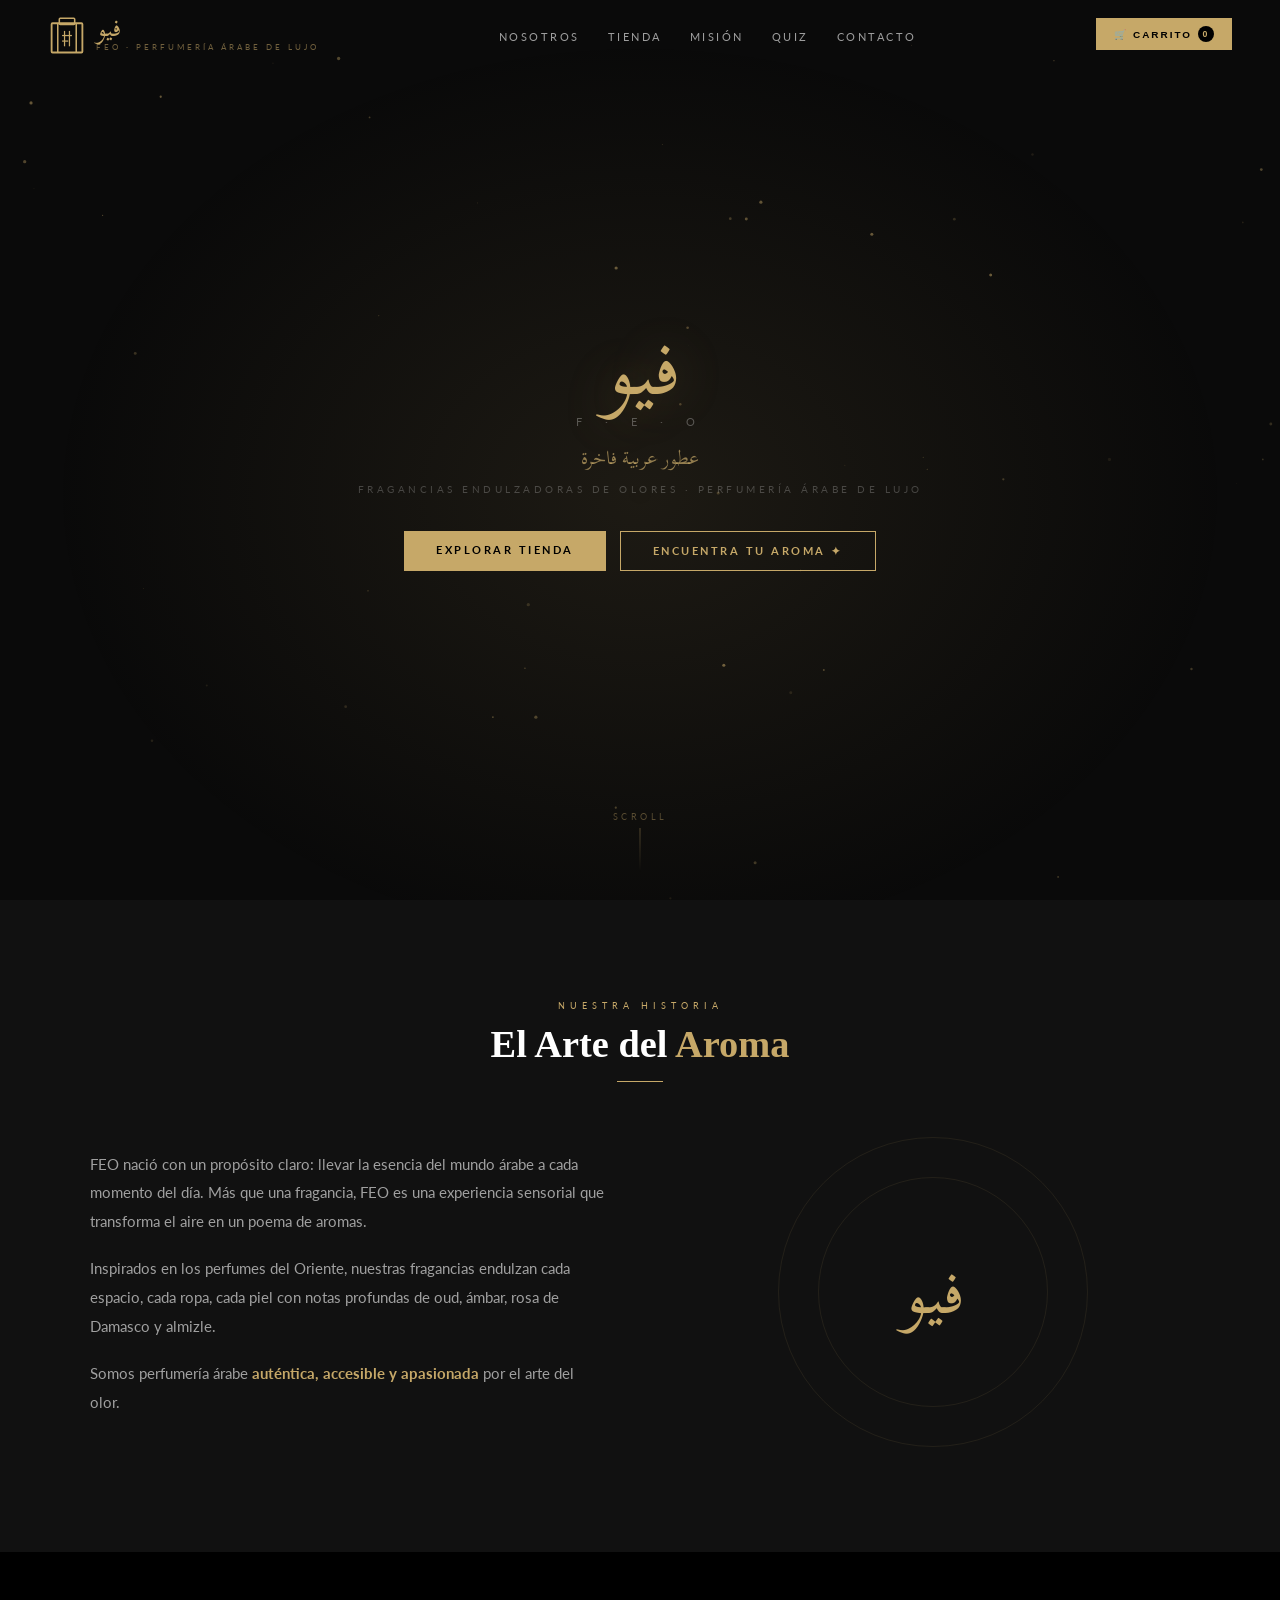
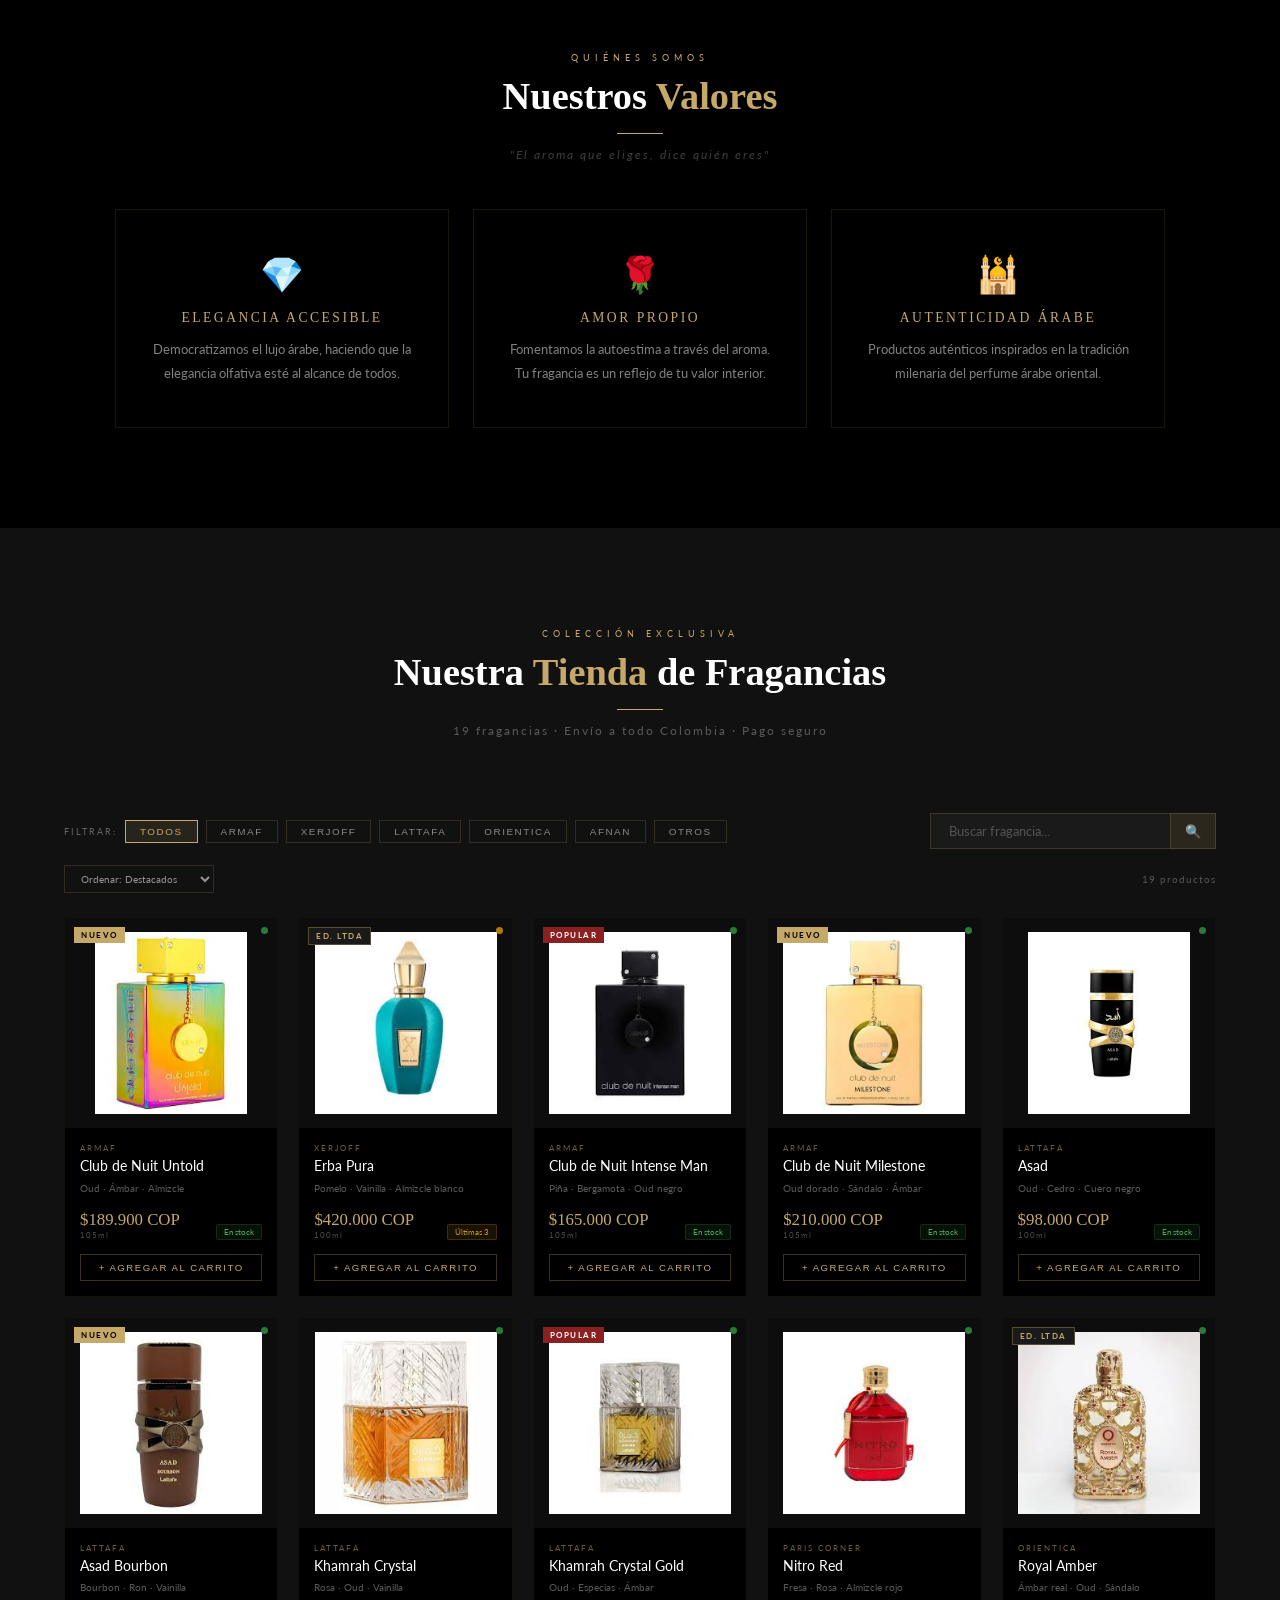
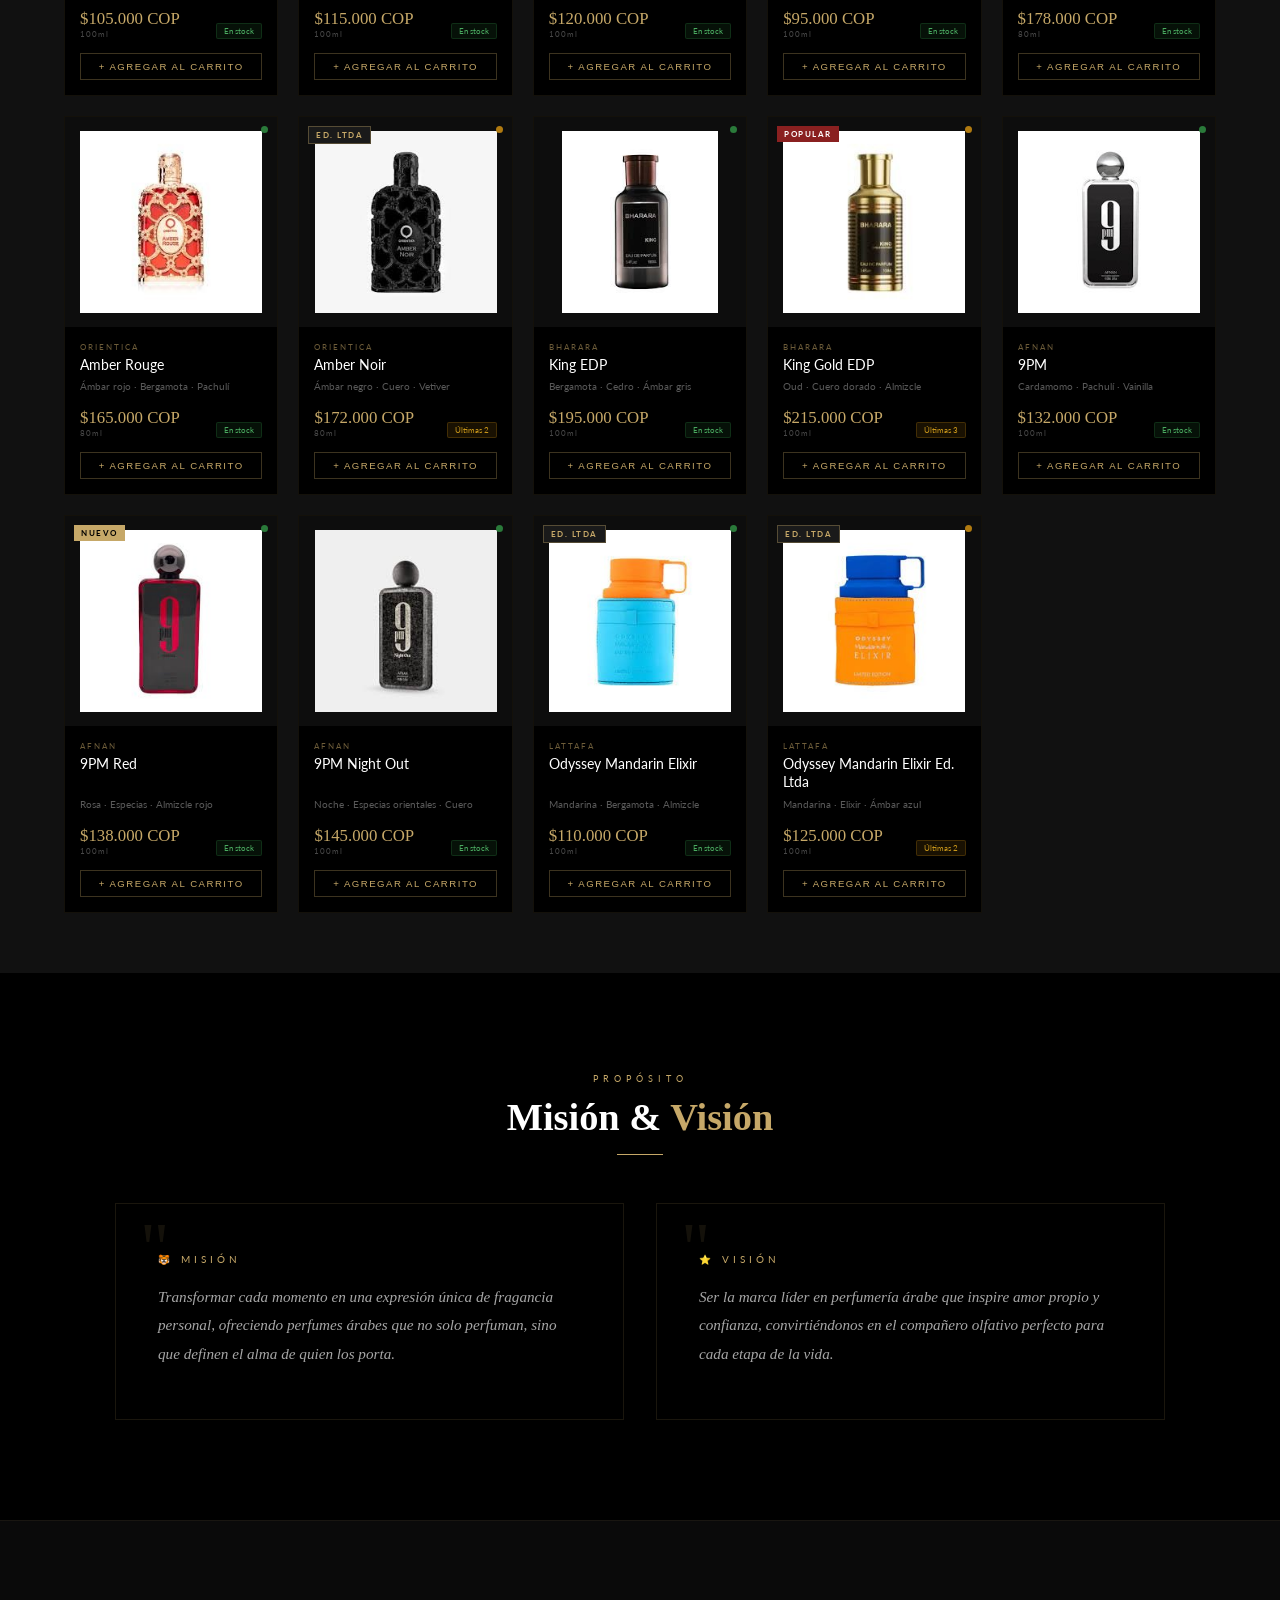
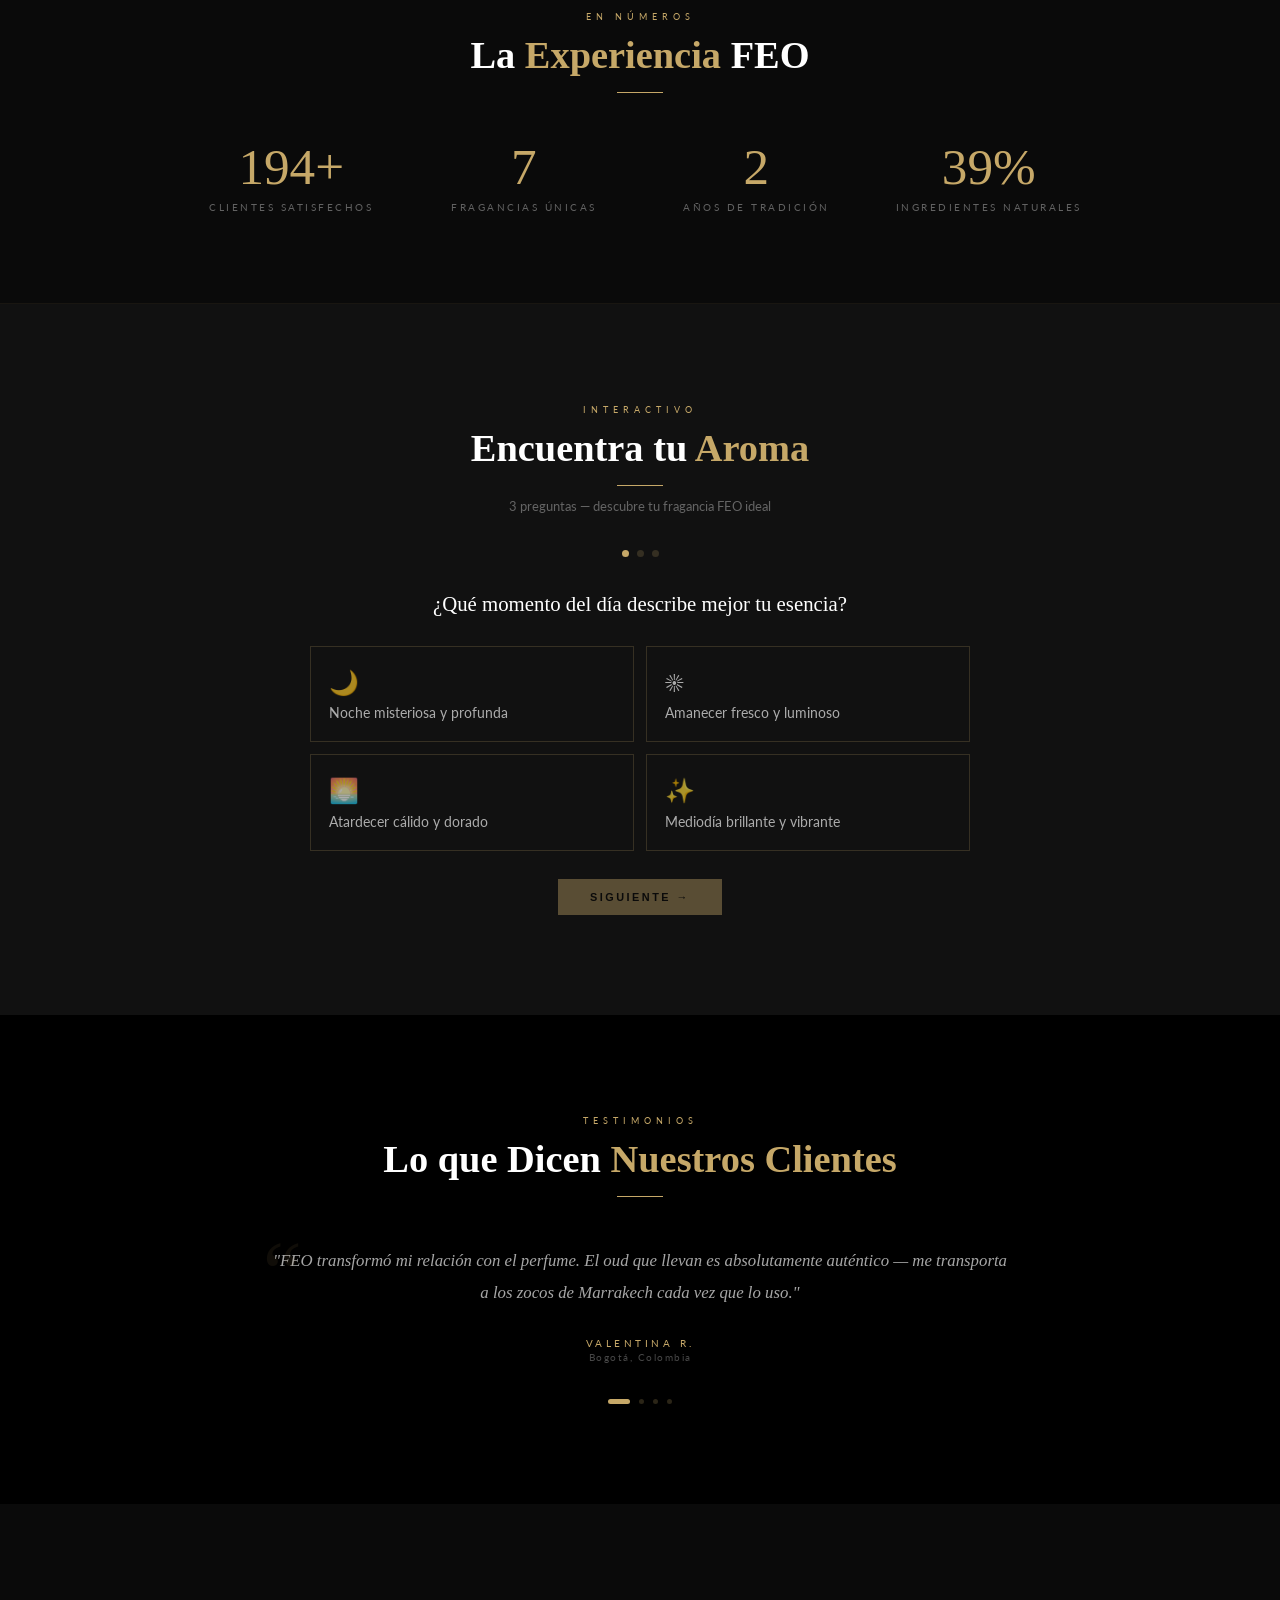
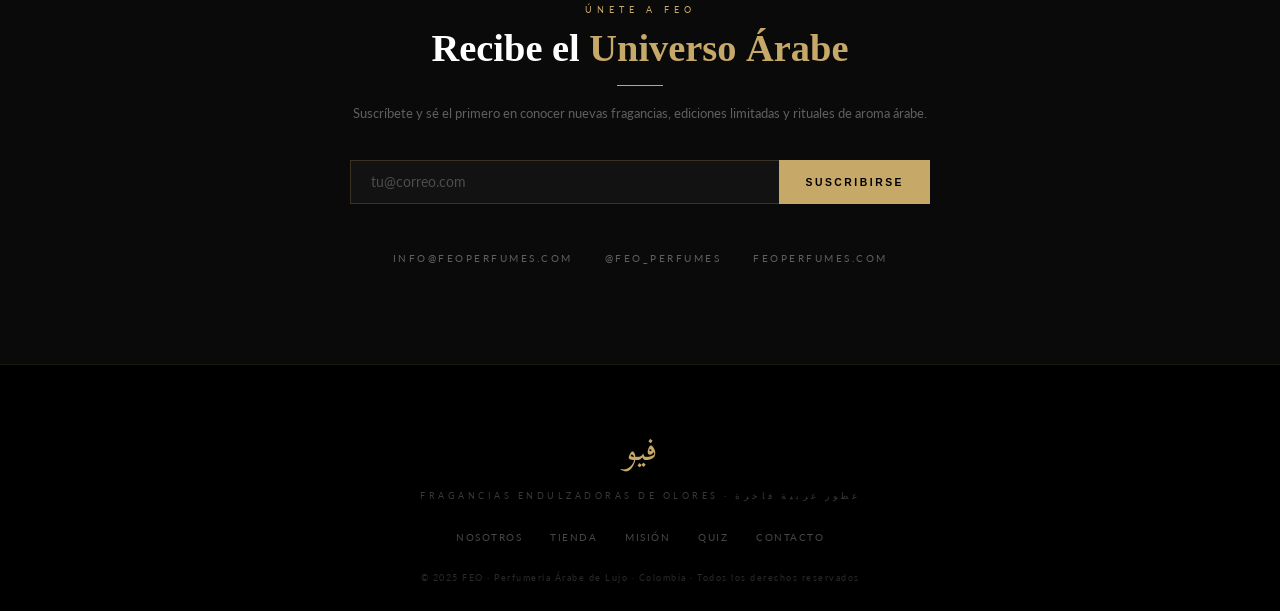
==== index.html @ fd3fb47a "Add files via upload" ====
<!DOCTYPE html>
<html lang="es">
<head>
  <meta charset="UTF-8"/>
  <meta name="viewport" content="width=device-width, initial-scale=1.0"/>
  <title>FEO Perfumes | &#x641;&#x64A;&#x648; | Tienda de Fragancias Arabes de Lujo</title>
  <link href="https://fonts.googleapis.com/css2?family=Scheherazade+New:wght@400;700&family=Lato:wght@300;400;700&family=Georgia&display=swap" rel="stylesheet"/>
  <link rel="stylesheet" href="css/styles.css"/>
</head>
<body>

<canvas id="particles"></canvas>

<!-- CART OVERLAY & DRAWER -->
<div class="cart-overlay" id="cartOverlay" onclick="closeCart()"></div>
<div class="cart-drawer" id="cartDrawer">
  <div class="cart-header">
    <span class="cart-title">&#9830; Tu Carrito FEO</span>
    <button class="cart-close" onclick="closeCart()">&#10005;</button>
  </div>
  <div class="cart-items" id="cartItems">
    <div class="cart-empty">El carrito está vacío</div>
  </div>
  <div class="cart-footer">
    <div class="cart-total-row">
      <span class="ct-lbl">Total estimado</span>
      <span class="ct-val" id="cartTotal">$0 COP</span>
    </div>
    <button class="checkout-btn" onclick="checkout()">Solicitar por WhatsApp &#128196;</button>
  </div>
</div>

<!-- MODAL -->
<div class="modal-bg" id="modalBg">
  <div class="modal">
    <button class="modal-close" onclick="closeModal()">&#10005;</button>
    <div class="m-icon" id="mIcon"></div>
    <div class="m-brand" id="mBrand"></div>
    <div class="m-ar" id="mAr"></div>
    <div class="m-en" id="mEn"></div>
    <div class="m-desc" id="mDesc"></div>
    <div class="m-notes" id="mNotes"></div>
    <div class="m-price" id="mPrice"></div>
    <div class="m-btns">
      <button class="btn-gold" onclick="addFromModal()">+ Agregar al Carrito</button>
      <button class="btn-outline" onclick="closeModal()">Cerrar</button>
    </div>
  </div>
</div>

<!-- TOAST -->
<div class="toast" id="toast"></div>

<!-- NAV -->
<nav id="navbar">
  <a class="nav-logo" href="#hero">
    <svg width="38" height="40" viewBox="0 0 120 130" fill="none">
      <rect x="10" y="30" width="100" height="95" rx="3" stroke="#C6A868" stroke-width="6" fill="none"/>
      <rect x="35" y="14" width="50" height="20" rx="3" stroke="#C6A868" stroke-width="5" fill="none"/>
      <line x1="30" y1="30" x2="30" y2="125" stroke="#C6A868" stroke-width="5"/>
      <line x1="90" y1="30" x2="90" y2="125" stroke="#C6A868" stroke-width="5"/>
      <line x1="52" y1="55" x2="52" y2="105" stroke="#C6A868" stroke-width="4"/>
      <line x1="68" y1="55" x2="68" y2="105" stroke="#C6A868" stroke-width="4"/>
      <line x1="44" y1="70" x2="76" y2="70" stroke="#C6A868" stroke-width="4"/>
      <line x1="44" y1="88" x2="64" y2="88" stroke="#C6A868" stroke-width="4"/>
    </svg>
    <div>
      <div class="nav-logo-ar">&#x641;&#x64A;&#x648;</div>
      <div class="nav-logo-sub">FEO &middot; Perfumer&iacute;a &Aacute;rabe de Lujo</div>
    </div>
  </a>
  <ul class="nav-links">
    <li><a href="#about">Nosotros</a></li>
    <li><a href="#shop">Tienda</a></li>
    <li><a href="#mission">Misi&oacute;n</a></li>
    <li><a href="#quiz">Quiz</a></li>
    <li><a href="#contact">Contacto</a></li>
  </ul>
  <button class="nav-cart-btn" onclick="openCart()">
    &#128722; Carrito <span class="cart-badge" id="cartCount">0</span>
  </button>
</nav>

<!-- HERO -->
<section id="hero">
  <div class="hero-bg"></div>
  <img class="hero-logo" src="IMG_LOGO_HERE" width="140" height="150" alt="FEO Logo"
       onerror="this.style.display='none'"/>
  <div class="hero-ar">&#x641;&#x64A;&#x648;</div>
  <div class="hero-en">F &middot; E &middot; O</div>
  <div class="hero-tagline">&#x639;&#x637;&#x648;&#x631; &#x639;&#x631;&#x628;&#x64A;&#x629; &#x641;&#x627;&#x62E;&#x631;&#x629;</div>
  <div class="hero-sub">Fragancias Endulzadoras de Olores &middot; Perfumer&iacute;a &Aacute;rabe de Lujo</div>
  <div class="hero-cta">
    <a href="#shop" class="btn-gold">Explorar Tienda</a>
    <a href="#quiz" class="btn-outline">Encuentra tu Aroma &#10022;</a>
  </div>
  <div class="scroll-hint" onclick="document.getElementById('about').scrollIntoView({behavior:'smooth'})">
    <span>Scroll</span>
    <div class="scroll-line"></div>
  </div>
</section>

<!-- ABOUT -->
<section id="about">
  <div class="reveal">
    <span class="sec-label">Nuestra Historia</span>
    <h2 class="sec-title">El Arte del <span>Aroma</span></h2>
    <div class="sec-divider"></div>
  </div>
  <div class="about-grid">
    <div class="about-text reveal">
      <p>FEO naci&oacute; con un prop&oacute;sito claro: llevar la esencia del mundo &aacute;rabe a cada momento del d&iacute;a. M&aacute;s que una fragancia, FEO es una experiencia sensorial que transforma el aire en un poema de aromas.</p>
      <p>Inspirados en los perfumes del Oriente, nuestras fragancias endulzan cada espacio, cada ropa, cada piel con notas profundas de oud, &aacute;mbar, rosa de Damasco y almizle.</p>
      <p>Somos perfumer&iacute;a &aacute;rabe <strong style="color:var(--gold)">aut&eacute;ntica, accesible y apasionada</strong> por el arte del olor.</p>
    </div>
    <div class="about-visual reveal">
      <div class="av-ring av-r2"></div>
      <div class="av-ring av-r1"></div>
      <img class="about-img" src="IMG_LOGO_HERE" alt="FEO"
           onerror="this.outerHTML='<div style=&quot;font-family:Scheherazade New,serif;font-size:4rem;color:#C6A868&quot;>&#x641;&#x64A;&#x648;</div>'"/>
    </div>
  </div>
</section>

<!-- VALUES -->
<section id="values">
  <div class="reveal">
    <span class="sec-label">Qui&eacute;nes Somos</span>
    <h2 class="sec-title">Nuestros <span>Valores</span></h2>
    <div class="sec-divider"></div>
    <p style="text-align:center;margin-top:14px;font-size:.72rem;letter-spacing:2px;color:rgba(255,255,255,.24);font-style:italic">"El aroma que eliges, dice qui&eacute;n eres"</p>
  </div>
  <div class="vals-grid">
    <div class="val-card reveal">
      <span class="val-icon">&#128142;</span>
      <div class="val-title">Elegancia Accesible</div>
      <p class="val-desc">Democratizamos el lujo &aacute;rabe, haciendo que la elegancia olfativa est&eacute; al alcance de todos.</p>
    </div>
    <div class="val-card reveal">
      <span class="val-icon">&#127801;</span>
      <div class="val-title">Amor Propio</div>
      <p class="val-desc">Fomentamos la autoestima a trav&eacute;s del aroma. Tu fragancia es un reflejo de tu valor interior.</p>
    </div>
    <div class="val-card reveal">
      <span class="val-icon">&#128332;</span>
      <div class="val-title">Autenticidad &Aacute;rabe</div>
      <p class="val-desc">Productos aut&eacute;nticos inspirados en la tradici&oacute;n milenaria del perfume &aacute;rabe oriental.</p>
    </div>
  </div>
</section>

<!-- SHOP -->
<section id="shop">
  <div class="shop-hero-bar reveal">
    <span class="sec-label">Colecci&oacute;n Exclusiva</span>
    <h2 class="sec-title">Nuestra <span>Tienda</span> de Fragancias</h2>
    <div class="sec-divider"></div>
    <p style="text-align:center;margin-top:14px;font-size:.72rem;letter-spacing:2px;color:rgba(255,255,255,.3)">19 fragancias &middot; Env&iacute;o a todo Colombia &middot; Pago seguro</p>
  </div>
  <div class="shop-search-row">
    <div class="filters-row">
      <span class="f-lbl">Filtrar:</span>
      <button class="fbtn on" onclick="setFilter('all',this)">Todos</button>
      <button class="fbtn" onclick="setFilter('armaf',this)">Armaf</button>
      <button class="fbtn" onclick="setFilter('xerjoff',this)">Xerjoff</button>
      <button class="fbtn" onclick="setFilter('lattafa',this)">Lattafa</button>
      <button class="fbtn" onclick="setFilter('orientica',this)">Orientica</button>
      <button class="fbtn" onclick="setFilter('afnan',this)">Afnan</button>
      <button class="fbtn" onclick="setFilter('otros',this)">Otros</button>
    </div>
    <div class="shop-search">
      <input type="text" id="searchInp" placeholder="Buscar fragancia..." oninput="renderGrid()"/>
      <button onclick="renderGrid()">&#128269;</button>
    </div>
  </div>
  <div class="sort-row">
    <select class="sort-sel" id="sortSel" onchange="renderGrid()">
      <option value="default">Ordenar: Destacados</option>
      <option value="price-asc">Precio: Menor a Mayor</option>
      <option value="price-desc">Precio: Mayor a Menor</option>
      <option value="name">Nombre A-Z</option>
      <option value="stock">Disponibilidad</option>
    </select>
    <span class="prod-count" id="prodCount">19 productos</span>
  </div>
  <div class="prod-grid" id="prodGrid"></div>
</section>

<!-- MISSION & VISION -->
<section id="mission">
  <div class="reveal">
    <span class="sec-label">Prop&oacute;sito</span>
    <h2 class="sec-title">Misi&oacute;n &amp; <span>Visi&oacute;n</span></h2>
    <div class="sec-divider"></div>
  </div>
  <div class="mv-grid">
    <div class="mv-card reveal">
      <div class="mv-q">"</div>
      <div class="mv-label">&#128047; Misi&oacute;n</div>
      <p class="mv-text">Transformar cada momento en una expresi&oacute;n &uacute;nica de fragancia personal, ofreciendo perfumes &aacute;rabes que no solo perfuman, sino que definen el alma de quien los porta.</p>
    </div>
    <div class="mv-card reveal">
      <div class="mv-q">"</div>
      <div class="mv-label">&#11088; Visi&oacute;n</div>
      <p class="mv-text">Ser la marca l&iacute;der en perfumer&iacute;a &aacute;rabe que inspire amor propio y confianza, convirti&eacute;ndonos en el compa&ntilde;ero olfativo perfecto para cada etapa de la vida.</p>
    </div>
  </div>
</section>

<!-- STATS -->
<section id="stats">
  <div class="reveal">
    <span class="sec-label">En N&uacute;meros</span>
    <h2 class="sec-title">La <span>Experiencia</span> FEO</h2>
    <div class="sec-divider"></div>
  </div>
  <div class="stats-grid">
    <div class="reveal"><div class="stat-num" data-target="500">0+</div><div class="stat-lbl">Clientes Satisfechos</div></div>
    <div class="reveal"><div class="stat-num" data-target="19">0</div><div class="stat-lbl">Fragancias &Uacute;nicas</div></div>
    <div class="reveal"><div class="stat-num" data-target="5">0</div><div class="stat-lbl">A&ntilde;os de Tradici&oacute;n</div></div>
    <div class="reveal"><div class="stat-num" data-target="100">0%</div><div class="stat-lbl">Ingredientes Naturales</div></div>
  </div>
</section>

<!-- QUIZ -->
<section id="quiz">
  <div class="reveal">
    <span class="sec-label">Interactivo</span>
    <h2 class="sec-title">Encuentra tu <span>Aroma</span></h2>
    <div class="sec-divider"></div>
    <p style="text-align:center;margin-top:12px;color:rgba(255,255,255,.35);font-size:.8rem">3 preguntas &mdash; descubre tu fragancia FEO ideal</p>
  </div>
  <div class="quiz-wrap reveal" style="margin-top:36px">
    <div class="quiz-prog">
      <div class="qdot on" id="qd0"></div>
      <div class="qdot" id="qd1"></div>
      <div class="qdot" id="qd2"></div>
    </div>
    <div id="qs0">
      <p class="q-question">&iquest;Qu&eacute; momento del d&iacute;a describe mejor tu esencia?</p>
      <div class="q-opts">
        <button class="q-opt" onclick="pick(this,0,'nocturno')"><span class="q-opt-icon">&#127769;</span>Noche misteriosa y profunda</button>
        <button class="q-opt" onclick="pick(this,0,'diurno')"><span class="q-opt-icon">&#9728;&#65039;</span>Amanecer fresco y luminoso</button>
        <button class="q-opt" onclick="pick(this,0,'atardecer')"><span class="q-opt-icon">&#127749;</span>Atardecer c&aacute;lido y dorado</button>
        <button class="q-opt" onclick="pick(this,0,'mediodia')"><span class="q-opt-icon">&#10024;</span>Mediod&iacute;a brillante y vibrante</button>
      </div>
      <div class="q-nav"><button class="btn-gold" id="qn0" onclick="qNext(1)" style="opacity:.4;cursor:not-allowed">Siguiente &rarr;</button></div>
    </div>
    <div id="qs1" class="hidden">
      <p class="q-question">&iquest;Qu&eacute; paisaje te inspira m&aacute;s?</p>
      <div class="q-opts">
        <button class="q-opt" onclick="pick(this,1,'desierto')"><span class="q-opt-icon">&#127964;&#65039;</span>Dunas doradas del desierto</button>
        <button class="q-opt" onclick="pick(this,1,'jardin')"><span class="q-opt-icon">&#127807;</span>Jardines de rosas de Damasco</button>
        <button class="q-opt" onclick="pick(this,1,'ciudad')"><span class="q-opt-icon">&#128332;</span>Z&oacute;calos y mezquitas hist&oacute;ricas</button>
        <button class="q-opt" onclick="pick(this,1,'mar')"><span class="q-opt-icon">&#127754;</span>Costa del Golfo P&eacute;rsico</button>
      </div>
      <div class="q-nav">
        <button class="btn-outline" onclick="qPrev(0)">&larr; Anterior</button>
        <button class="btn-gold" id="qn1" onclick="qNext(2)" style="opacity:.4;cursor:not-allowed">Siguiente &rarr;</button>
      </div>
    </div>
    <div id="qs2" class="hidden">
      <p class="q-question">&iquest;Qu&eacute; sensaci&oacute;n buscas en un perfume?</p>
      <div class="q-opts">
        <button class="q-opt" onclick="pick(this,2,'poder')"><span class="q-opt-icon">&#128170;</span>Poder y presencia irresistible</button>
        <button class="q-opt" onclick="pick(this,2,'romance')"><span class="q-opt-icon">&#128149;</span>Romance y seducci&oacute;n suave</button>
        <button class="q-opt" onclick="pick(this,2,'calma')"><span class="q-opt-icon">&#129503;</span>Calma y paz interior</button>
        <button class="q-opt" onclick="pick(this,2,'lujo')"><span class="q-opt-icon">&#128081;</span>Lujo y distinci&oacute;n exclusiva</button>
      </div>
      <div class="q-nav">
        <button class="btn-outline" onclick="qPrev(1)">&larr; Anterior</button>
        <button class="btn-gold" id="qn2" onclick="showRes()" style="opacity:.4;cursor:not-allowed">Ver mi Fragancia &#10022;</button>
      </div>
    </div>
    <div id="qsR" class="hidden">
      <div class="q-result">
        <p style="font-size:.56rem;letter-spacing:4px;color:var(--gold);text-transform:uppercase;margin-bottom:14px">Tu Fragancia Ideal</p>
        <div style="font-size:3.5rem;margin-bottom:10px" id="rIcon">&#127769;</div>
        <div class="res-ar" id="rAr"></div>
        <div class="res-en" id="rEn"></div>
        <p class="res-desc" id="rDesc"></p>
      </div>
      <div class="q-nav" style="margin-top:22px">
        <button class="btn-outline" onclick="resetQ()">Reintentar</button>
        <a href="#shop" class="btn-gold">Ver Colecci&oacute;n</a>
      </div>
    </div>
  </div>
</section>

<!-- TESTIMONIALS -->
<section id="testimonials">
  <div class="reveal">
    <span class="sec-label">Testimonios</span>
    <h2 class="sec-title">Lo que Dicen <span>Nuestros Clientes</span></h2>
    <div class="sec-divider"></div>
  </div>
  <div class="test-wrap">
    <div class="testimonial active" id="t0">
      <p class="test-text">"FEO transform&oacute; mi relaci&oacute;n con el perfume. El oud que llevan es absolutamente aut&eacute;ntico &mdash; me transporta a los zocos de Marrakech cada vez que lo uso."</p>
      <div class="test-author">Valentina R.</div><div class="test-loc">Bogot&aacute;, Colombia</div>
    </div>
    <div class="testimonial" id="t1">
      <p class="test-text">"Llevaba a&ntilde;os buscando un perfume &aacute;rabe genuino a precio accesible. FEO lo logr&oacute;. La Rosa de Damasco es mi favorita &mdash; suave, con estela que dura todo el d&iacute;a."</p>
      <div class="test-author">Andr&eacute;s M.</div><div class="test-loc">Medell&iacute;n, Colombia</div>
    </div>
    <div class="testimonial" id="t2">
      <p class="test-text">"Regal&eacute; el &Aacute;mbar del Desierto a mi esposo y fue el regalo m&aacute;s apreciado del a&ntilde;o. Cada vez que lo usa, la gente le pregunta qu&eacute; lleva puesto."</p>
      <div class="test-author">Carolina L.</div><div class="test-loc">Barranquilla, Colombia</div>
    </div>
    <div class="testimonial" id="t3">
      <p class="test-text">"Como apasionado de los perfumes orientales, puedo afirmar que la calidad de FEO es excepcional. El Oud es complejo, profundo y aut&eacute;ntico. Raramente lo veo a este precio."</p>
      <div class="test-author">Karim A.</div><div class="test-loc">Cartagena, Colombia</div>
    </div>
    <div class="tdots" id="tdots"></div>
  </div>
</section>

<!-- CONTACT -->
<section id="contact">
  <div class="contact-inner reveal">
    <span class="sec-label">&Uacute;nete a FEO</span>
    <h2 class="sec-title">Recibe el <span>Universo &Aacute;rabe</span></h2>
    <div class="sec-divider"></div>
    <p style="margin-top:16px;color:rgba(255,255,255,.35);font-size:.82rem;line-height:1.7">Suscr&iacute;bete y s&eacute; el primero en conocer nuevas fragancias, ediciones limitadas y rituales de aroma &aacute;rabe.</p>
    <div class="nl-form">
      <input type="email" class="nl-input" placeholder="tu@correo.com" id="nlInp"/>
      <button class="nl-btn" onclick="subscribe()">Suscribirse</button>
    </div>
    <p class="nl-success" id="nlSuccess">&#10022; Bienvenido/a al universo FEO. El aroma que eliges, dice qui&eacute;n eres. &#10022;</p>
    <div class="c-links">
      <a href="mailto:info@feoperfumes.com" class="c-link">info@feoperfumes.com</a>
      <a href="https://instagram.com/feo_perfumes" target="_blank" class="c-link">@feo_perfumes</a>
      <span class="c-link">feoperfumes.com</span>
    </div>
  </div>
</section>

<!-- FOOTER -->
<footer>
  <div class="ft-ar">&#x641;&#x64A;&#x648;</div>
  <div class="ft-sub">Fragancias Endulzadoras de Olores &middot; &#x639;&#x637;&#x648;&#x631; &#x639;&#x631;&#x628;&#x64A;&#x629; &#x641;&#x627;&#x62E;&#x631;&#x629;</div>
  <ul class="ft-links">
    <li><a href="#about">Nosotros</a></li>
    <li><a href="#shop">Tienda</a></li>
    <li><a href="#mission">Misi&oacute;n</a></li>
    <li><a href="#quiz">Quiz</a></li>
    <li><a href="#contact">Contacto</a></li>
  </ul>
  <p class="ft-copy">&copy; 2025 FEO &middot; Perfumer&iacute;a &Aacute;rabe de Lujo &middot; Colombia &middot; Todos los derechos reservados</p>
</footer>

  <script src="js/main.js"></script>
</body>
</html>
---- css/styles.css ----
/* ====================================================
   FEO Perfumes | Perfumeria Arabe de Lujo
   styles.css — Todos los estilos del sitio
   ==================================================== */

* {
  margin:0;
  padding:0;
  box-sizing:border-box}

:root {
  --gold:#C6A868;
  --gold-l:#e2c98a;
  --gold-d:#9a7d48;
  --blk:#000;
  --gr1:#0a0a0a;
  --gr2:#111;
  --gr3:#1a1a1a;
  --gr4:#222;
  --wh:#fff}

html {
  scroll-behavior:smooth}

body {
  cursor:default;
  font-family:'Lato',sans-serif;
  background:var(--gr1);
  color:var(--wh);
  overflow-x:hidden}

/* ---- CANVAS PARTICLES ---- */
#particles {
  position:fixed;
  inset:0;
  pointer-events:none;
  z-index:0}

/* ---- NAV ---- */
nav {
  position:fixed;
  top:0;
  left:0;
  right:0;
  z-index:1000;
  display:flex;
  align-items:center;
  justify-content:space-between;
  padding:14px 48px;
  transition:background .4s,backdrop-filter .4s;
  gap:16px;
  flex-wrap:wrap}

nav.scrolled {
  background:rgba(0,0,0,.94);
  backdrop-filter:blur(14px);
  border-bottom:1px solid rgba(198,168,104,.18)}

.nav-logo {
  display:flex;
  align-items:center;
  gap:10px;
  cursor:pointer;
  text-decoration:none}

.nav-logo-ar {
  font-family:'Scheherazade New',serif;
  font-size:1.6rem;
  color:var(--gold);
  line-height:1}

.nav-logo-sub {
  font-size:.52rem;
  letter-spacing:3px;
  color:rgba(198,168,104,.55);
  text-transform:uppercase}

.nav-links {
  display:flex;
  gap:28px;
  list-style:none}

.nav-links a {
  color:rgba(255,255,255,.6);
  text-decoration:none;
  font-size:.7rem;
  letter-spacing:2.5px;
  text-transform:uppercase;
  transition:color .3s;
  cursor:pointer;
  position:relative}

.nav-links a::after {
  content:'';
  position:absolute;
  bottom:-3px;
  left:0;
  width:0;
  height:1px;
  background:var(--gold);
  transition:width .3s}

.nav-links a:hover {
  color:var(--gold)}

.nav-links a:hover::after {
  width:100%}

.nav-cart-btn {
  background:var(--gold);
  color:#000;
  border:none;
  padding:8px 18px;
  font-size:.62rem;
  letter-spacing:2px;
  text-transform:uppercase;
  cursor:pointer;
  font-weight:700;
  display:flex;
  align-items:center;
  gap:6px;
  transition:background .3s}

.nav-cart-btn:hover {
  background:var(--gold-l)}

.cart-badge {
  background:#000;
  color:var(--gold);
  border-radius:50%;
  width:16px;
  height:16px;
  display:inline-flex;
  align-items:center;
  justify-content:center;
  font-size:.55rem;
  font-weight:700}

/* ---- HERO ---- */
#hero {
  position:relative;
  height:100vh;
  display:flex;
  flex-direction:column;
  align-items:center;
  justify-content:center;
  text-align:center;
  overflow:hidden;
  z-index:1}

.hero-bg {
  position:absolute;
  inset:0;
  background:radial-gradient(ellipse at 50% 55%,rgba(198,168,104,.1) 0%,transparent 65%)}

.hero-logo {
  animation:float 4s ease-in-out infinite;
  margin-bottom:20px;
  filter:drop-shadow(0 0 30px rgba(198,168,104,.45))}

@keyframes float {
  0%,100% {
  transform:translateY(0)}
50% {
  transform:translateY(-12px)}
}

.hero-ar {
  font-family:'Scheherazade New',serif;
  font-size:5rem;
  color:var(--gold);
  line-height:1;
  text-shadow:0 0 50px rgba(198,168,104,.3);
  animation:fadeUp .9s ease both}

.hero-en {
  font-size:.68rem;
  letter-spacing:10px;
  color:rgba(255,255,255,.28);
  text-transform:uppercase;
  margin-top:6px;
  animation:fadeUp .9s .15s ease both}

.hero-tagline {
  font-family:'Scheherazade New',serif;
  font-size:1.2rem;
  color:rgba(198,168,104,.7);
  margin-top:10px;
  animation:fadeUp .9s .3s ease both}

.hero-sub {
  font-size:.62rem;
  letter-spacing:3.5px;
  color:rgba(255,255,255,.22);
  text-transform:uppercase;
  margin-top:6px;
  animation:fadeUp .9s .4s ease both}

.hero-cta {
  display:flex;
  gap:14px;
  margin-top:36px;
  animation:fadeUp .9s .55s ease both;
  flex-wrap:wrap;
  justify-content:center}

@keyframes fadeUp {
  from {
  opacity:0;
  transform:translateY(28px)}
to {
  opacity:1;
  transform:translateY(0)}
}

.scroll-hint {
  position:absolute;
  bottom:28px;
  left:50%;
  transform:translateX(-50%);
  display:flex;
  flex-direction:column;
  align-items:center;
  gap:6px;
  cursor:pointer;
  animation:bounce 2s ease-in-out infinite}

.scroll-hint span {
  font-size:.55rem;
  letter-spacing:3.5px;
  color:rgba(198,168,104,.4);
  text-transform:uppercase}

.scroll-line {
  width:1px;
  height:44px;
  background:linear-gradient(to bottom,rgba(198,168,104,.4),transparent)}

@keyframes bounce {
  0%,100% {
  transform:translateX(-50%) translateY(0)}
50% {
  transform:translateX(-50%) translateY(7px)}
}

/* ---- BUTTONS ---- */
.btn-gold {
  background:var(--gold);
  color:#000;
  border:none;
  padding:12px 32px;
  font-size:.68rem;
  letter-spacing:2.5px;
  text-transform:uppercase;
  cursor:pointer;
  font-weight:700;
  text-decoration:none;
  display:inline-block;
  transition:all .3s}

.btn-gold:hover {
  background:var(--gold-l);
  transform:translateY(-2px);
  box-shadow:0 6px 24px rgba(198,168,104,.3)}

.btn-outline {
  background:transparent;
  color:var(--gold);
  border:1px solid var(--gold);
  padding:12px 32px;
  font-size:.68rem;
  letter-spacing:2.5px;
  text-transform:uppercase;
  cursor:pointer;
  font-weight:700;
  text-decoration:none;
  display:inline-block;
  transition:all .3s}

.btn-outline:hover {
  background:rgba(198,168,104,.1);
  transform:translateY(-2px)}

/* ---- SECTIONS ---- */
section {
  position:relative;
  z-index:1}

.sec-label {
  display:block;
  font-size:.58rem;
  letter-spacing:5px;
  color:var(--gold);
  text-transform:uppercase;
  text-align:center;
  margin-bottom:10px}

.sec-title {
  font-family:'Georgia',serif;
  font-size:2.4rem;
  color:var(--wh);
  text-align:center;
  line-height:1.2}

.sec-title span {
  color:var(--gold)}

.sec-divider {
  width:46px;
  height:1px;
  background:var(--gold);
  margin:14px auto 0}

.reveal {
  opacity:0;
  transform:translateY(36px);
  transition:opacity .8s ease,transform .8s ease}

.reveal.visible {
  opacity:1;
  transform:translateY(0)}

/* ---- ABOUT ---- */
#about {
  padding:100px 60px;
  background:var(--gr2)}

.about-grid {
  display:grid;
  grid-template-columns:1fr 1fr;
  gap:70px;
  align-items:center;
  max-width:1100px;
  margin:50px auto 0}

.about-text p {
  color:rgba(255,255,255,.6);
  line-height:1.9;
  font-size:.95rem;
  margin-bottom:18px}

.about-visual {
  position:relative;
  height:320px;
  display:flex;
  align-items:center;
  justify-content:center}

.av-ring {
  position:absolute;
  border:1px solid rgba(198,168,104,.1);
  border-radius:50%}

.av-r1 {
  width:230px;
  height:230px;
  animation:spin 20s linear infinite}

.av-r2 {
  width:310px;
  height:310px;
  animation:spin 30s linear infinite reverse}

@keyframes spin {
  to {
  transform:rotate(360deg)}
}

.about-img {
  width:120px;
  height:130px;
  object-fit:contain;
  filter:drop-shadow(0 0 36px rgba(198,168,104,.38));
  transition:filter .4s}

.about-img:hover {
  filter:drop-shadow(0 0 55px rgba(198,168,104,.6))}

/* ---- VALUES ---- */
#values {
  padding:100px 60px;
  background:var(--blk)}

.vals-grid {
  display:grid;
  grid-template-columns:repeat(3,1fr);
  gap:24px;
  max-width:1050px;
  margin:48px auto 0}

.val-card {
  border:1px solid rgba(198,168,104,.13);
  padding:42px 30px;
  text-align:center;
  transition:all .4s;
  cursor:default;
  position:relative;
  overflow:hidden}

.val-card::before {
  content:'';
  position:absolute;
  inset:0;
  background:linear-gradient(135deg,rgba(198,168,104,.05),transparent);
  opacity:0;
  transition:opacity .4s}

.val-card:hover {
  border-color:var(--gold);
  transform:translateY(-7px)}

.val-card:hover::before {
  opacity:1}

.val-icon {
  font-size:2.2rem;
  display:block;
  margin-bottom:14px}

.val-title {
  font-family:'Georgia',serif;
  font-size:.85rem;
  color:var(--gold);
  letter-spacing:2.5px;
  text-transform:uppercase;
  margin-bottom:12px}

.val-desc {
  color:rgba(255,255,255,.5);
  font-size:.82rem;
  line-height:1.8}

/* ---- SHOP SECTION ---- */
#shop {
  padding:100px 0 60px;
  background:var(--gr2)}

.shop-hero-bar {
  text-align:center;
  padding:0 60px 48px}

.shop-search-row {
  display:flex;
  align-items:center;
  justify-content:space-between;
  gap:14px;
  max-width:1200px;
  margin:28px auto 0;
  padding:0 24px;
  flex-wrap:wrap}

.shop-search {
  display:flex;
  gap:0}

.shop-search input {
  background:rgba(255,255,255,.04);
  border:1px solid rgba(198,168,104,.2);
  border-right:none;
  padding:9px 18px;
  color:var(--wh);
  font-family:'Lato',sans-serif;
  font-size:.82rem;
  width:240px;
  outline:none;
  transition:border-color .3s}

.shop-search input:focus {
  border-color:var(--gold)}

.shop-search input::placeholder {
  color:rgba(255,255,255,.25)}

.shop-search button {
  background:rgba(198,168,104,.15);
  border:1px solid rgba(198,168,104,.2);
  color:var(--gold);
  padding:9px 14px;
  cursor:pointer;
  font-size:.82rem;
  transition:background .3s}

.shop-search button:hover {
  background:rgba(198,168,104,.3)}

.filters-row {
  display:flex;
  align-items:center;
  gap:8px;
  flex-wrap:wrap}

.f-lbl {
  font-size:.58rem;
  letter-spacing:2px;
  color:rgba(255,255,255,.35);
  text-transform:uppercase}

.fbtn {
  background:transparent;
  border:1px solid rgba(198,168,104,.18);
  color:rgba(255,255,255,.5);
  padding:5px 14px;
  font-size:.62rem;
  letter-spacing:1.5px;
  text-transform:uppercase;
  cursor:pointer;
  transition:all .25s}

.fbtn:hover,.fbtn.on {
  background:rgba(198,168,104,.12);
  border-color:var(--gold);
  color:var(--gold)}

.sort-row {
  display:flex;
  align-items:center;
  justify-content:space-between;
  max-width:1200px;
  margin:16px auto 0;
  padding:0 24px;
  flex-wrap:wrap;
  gap:10px}

.sort-sel {
  background:var(--gr2);
  border:1px solid rgba(198,168,104,.18);
  color:rgba(255,255,255,.55);
  padding:6px 12px;
  font-size:.62rem;
  outline:none;
  cursor:pointer;
  font-family:'Lato',sans-serif}

.sort-sel:focus {
  border-color:var(--gold)}

.prod-count {
  font-size:.62rem;
  color:rgba(255,255,255,.28);
  letter-spacing:1px}

.prod-grid {
  display:grid;
  grid-template-columns:repeat(auto-fill,minmax(200px,1fr));
  gap:20px;
  max-width:1200px;
  margin:24px auto 0;
  padding:0 24px}

.pcard {
  background:var(--blk);
  border:1px solid rgba(198,168,104,.1);
  position:relative;
  transition:all .35s;
  cursor:pointer;
  display:flex;
  flex-direction:column}

.pcard:hover {
  border-color:rgba(198,168,104,.5);
  transform:translateY(-5px);
  box-shadow:0 10px 40px rgba(0,0,0,.6)}

.pc-img-wrap {
  height:210px;
  display:flex;
  align-items:center;
  justify-content:center;
  background:#0d0d0d;
  overflow:hidden;
  position:relative}

.pc-img-wrap img {
  width:100%;
  height:100%;
  object-fit:contain;
  padding:14px;
  transition:transform .4s}

.pcard:hover .pc-img-wrap img {
  transform:scale(1.07)}

.pc-badge {
  position:absolute;
  top:9px;
  left:9px;
  font-size:.5rem;
  letter-spacing:1.5px;
  padding:3px 7px;
  text-transform:uppercase;
  font-weight:700}

.bdg-new {
  background:var(--gold);
  color:#000}

.bdg-hot {
  background:#8a2020;
  color:#fff}

.bdg-ltd {
  background:var(--gr3);
  color:var(--gold);
  border:1px solid rgba(198,168,104,.35)}

.stock-ind {
  position:absolute;
  top:9px;
  right:9px;
  width:7px;
  height:7px;
  border-radius:50%}

.si-in {
  background:#2a7a3a}

.si-low {
  background:#b07a10}

.si-out {
  background:#8a2020}

.pc-body {
  padding:15px;
  flex:1;
  display:flex;
  flex-direction:column;
  gap:4px}

.pc-brand {
  font-size:.53rem;
  letter-spacing:2px;
  color:rgba(198,168,104,.55);
  text-transform:uppercase}

.pc-name {
  font-size:.88rem;
  color:var(--wh);
  line-height:1.3;
  flex:1}

.pc-notes {
  font-size:.62rem;
  color:rgba(255,255,255,.35);
  line-height:1.4;
  margin-top:2px}

.pc-foot {
  display:flex;
  align-items:flex-end;
  justify-content:space-between;
  margin-top:10px;
  gap:6px}

.pc-price {
  font-family:'Georgia',serif;
  font-size:1.05rem;
  color:var(--gold)}

.pc-vol {
  font-size:.52rem;
  color:rgba(255,255,255,.28);
  letter-spacing:1px}

.stock-pill {
  font-size:.53rem;
  padding:2px 7px;
  border-radius:2px}

.sp-in {
  background:rgba(42,122,58,.14);
  color:#4aaa60;
  border:1px solid rgba(42,122,58,.28)}

.sp-low {
  background:rgba(176,122,16,.14);
  color:#c8961a;
  border:1px solid rgba(176,122,16,.28)}

.sp-out {
  background:rgba(138,32,32,.14);
  color:#c04040;
  border:1px solid rgba(138,32,32,.28)}

.add-btn {
  background:transparent;
  border:1px solid rgba(198,168,104,.3);
  color:var(--gold);
  padding:7px;
  font-size:.6rem;
  letter-spacing:1.5px;
  text-transform:uppercase;
  cursor:pointer;
  transition:all .25s;
  margin-top:10px;
  width:100%}

.add-btn:hover {
  background:var(--gold);
  color:#000}

.add-btn:disabled {
  opacity:.28;
  cursor:not-allowed}

.no-res {
  grid-column:1/-1;
  text-align:center;
  padding:60px 0;
  color:rgba(255,255,255,.28);
  font-size:.9rem}

/* ---- CART SIDEBAR ---- */
.cart-overlay {
  position:fixed;
  inset:0;
  background:rgba(0,0,0,.7);
  z-index:2000;
  opacity:0;
  pointer-events:none;
  transition:opacity .35s;
  backdrop-filter:blur(6px)}

.cart-overlay.open {
  opacity:1;
  pointer-events:all}

.cart-drawer {
  position:fixed;
  top:0;
  right:0;
  bottom:0;
  width:380px;
  background:var(--gr2);
  z-index:2001;
  border-left:1px solid rgba(198,168,104,.2);
  transform:translateX(100%);
  transition:transform .4s cubic-bezier(.4,0,.2,1);
  display:flex;
  flex-direction:column}

.cart-drawer.open {
  transform:translateX(0)}

.cart-header {
  padding:20px 24px;
  border-bottom:1px solid rgba(198,168,104,.15);
  display:flex;
  align-items:center;
  justify-content:space-between}

.cart-title {
  font-size:.68rem;
  letter-spacing:3px;
  color:var(--gold);
  text-transform:uppercase}

.cart-close {
  background:none;
  border:none;
  color:rgba(255,255,255,.4);
  font-size:1.3rem;
  cursor:pointer;
  transition:color .3s;
  line-height:1}

.cart-close:hover {
  color:var(--gold)}

.cart-items {
  flex:1;
  overflow-y:auto;
  padding:16px 24px;
  display:flex;
  flex-direction:column;
  gap:10px}

.cart-empty {
  text-align:center;
  padding:40px 0;
  color:rgba(255,255,255,.28);
  font-size:.82rem}

.ci {
  display:flex;
  align-items:center;
  gap:10px;
  padding:10px;
  background:var(--blk);
  border:1px solid rgba(198,168,104,.1)}

.ci-img {
  width:44px;
  height:44px;
  object-fit:contain;
  background:var(--gr2);
  padding:4px;
  flex-shrink:0}

.ci-info {
  flex:1;
  min-width:0}

.ci-name {
  font-size:.75rem;
  color:var(--wh);
  white-space:nowrap;
  overflow:hidden;
  text-overflow:ellipsis}

.ci-brand {
  font-size:.58rem;
  color:rgba(198,168,104,.55);
  text-transform:uppercase;
  letter-spacing:1.5px}

.ci-price {
  font-size:.68rem;
  color:var(--gold);
  margin-top:2px}

.ci-qty {
  display:flex;
  align-items:center;
  gap:6px;
  flex-shrink:0}

.qty-btn {
  background:transparent;
  border:1px solid rgba(198,168,104,.22);
  color:var(--gold);
  width:22px;
  height:22px;
  cursor:pointer;
  font-size:.85rem;
  display:flex;
  align-items:center;
  justify-content:center;
  transition:background .2s}

.qty-btn:hover {
  background:rgba(198,168,104,.14)}

.qty-n {
  font-size:.75rem;
  color:var(--wh);
  min-width:18px;
  text-align:center}

.ci-del {
  background:transparent;
  border:none;
  color:rgba(255,255,255,.22);
  cursor:pointer;
  font-size:.75rem;
  padding:4px;
  transition:color .2s}

.ci-del:hover {
  color:#c04040}

.cart-footer {
  padding:20px 24px;
  border-top:1px solid rgba(198,168,104,.15)}

.cart-total-row {
  display:flex;
  justify-content:space-between;
  align-items:center;
  margin-bottom:14px}

.ct-lbl {
  font-size:.6rem;
  letter-spacing:2px;
  color:rgba(255,255,255,.38);
  text-transform:uppercase}

.ct-val {
  font-family:'Georgia',serif;
  font-size:1.2rem;
  color:var(--gold)}

.checkout-btn {
  background:var(--gold);
  color:#000;
  border:none;
  padding:12px;
  font-size:.65rem;
  letter-spacing:2.5px;
  text-transform:uppercase;
  cursor:pointer;
  font-weight:700;
  width:100%;
  transition:background .3s}

.checkout-btn:hover {
  background:var(--gold-l)}

/* ---- MISSION ---- */
#mission {
  padding:100px 60px;
  background:var(--blk)}

.mv-grid {
  display:grid;
  grid-template-columns:1fr 1fr;
  gap:32px;
  max-width:1050px;
  margin:48px auto 0}

.mv-card {
  padding:50px 42px;
  border:1px solid rgba(198,168,104,.13);
  position:relative;
  overflow:hidden;
  transition:border-color .4s}

.mv-card:hover {
  border-color:rgba(198,168,104,.42)}

.mv-q {
  font-family:'Georgia',serif;
  font-size:4.5rem;
  color:var(--gold);
  opacity:.1;
  position:absolute;
  top:8px;
  left:24px;
  line-height:1}

.mv-label {
  font-size:.6rem;
  letter-spacing:4px;
  color:var(--gold);
  text-transform:uppercase;
  margin-bottom:18px;
  position:relative}

.mv-text {
  font-family:'Georgia',serif;
  font-size:.95rem;
  line-height:1.9;
  color:rgba(255,255,255,.65);
  font-style:italic;
  position:relative}

/* ---- STATS ---- */
#stats {
  padding:90px 60px;
  background:var(--gr1);
  border-top:1px solid rgba(198,168,104,.08);
  border-bottom:1px solid rgba(198,168,104,.08)}

.stats-grid {
  display:grid;
  grid-template-columns:repeat(4,1fr);
  gap:30px;
  max-width:900px;
  margin:48px auto 0;
  text-align:center}

.stat-num {
  font-family:'Georgia',serif;
  font-size:3.2rem;
  color:var(--gold);
  line-height:1;
  margin-bottom:8px}

.stat-lbl {
  font-size:.62rem;
  letter-spacing:2.5px;
  color:rgba(255,255,255,.36);
  text-transform:uppercase}

/* ---- QUIZ ---- */
#quiz {
  padding:100px 60px;
  background:var(--gr2)}

.quiz-wrap {
  max-width:660px;
  margin:0 auto;
  text-align:center}

.quiz-prog {
  display:flex;
  justify-content:center;
  gap:8px;
  margin-bottom:32px}

.qdot {
  width:7px;
  height:7px;
  border-radius:50%;
  background:rgba(198,168,104,.2);
  transition:all .3s}

.qdot.on {
  background:var(--gold)}

.q-question {
  font-family:'Georgia',serif;
  font-size:1.3rem;
  color:var(--wh);
  margin-bottom:28px;
  line-height:1.4}

.q-opts {
  display:grid;
  grid-template-columns:1fr 1fr;
  gap:12px}

.q-opt {
  border:1px solid rgba(198,168,104,.2);
  padding:18px;
  cursor:pointer;
  transition:all .3s;
  text-align:left;
  background:transparent;
  color:rgba(255,255,255,.65);
  font-family:'Lato',sans-serif;
  font-size:.85rem;
  line-height:1.4}

.q-opt:hover,.q-opt.sel {
  border-color:var(--gold);
  background:rgba(198,168,104,.07);
  color:var(--wh)}

.q-opt-icon {
  font-size:1.5rem;
  display:block;
  margin-bottom:6px}

.q-nav {
  display:flex;
  justify-content:center;
  gap:14px;
  margin-top:28px;
  flex-wrap:wrap}

.q-result {
  padding:40px;
  border:1px solid var(--gold);
  background:rgba(198,168,104,.04)}

.res-ar {
  font-family:'Scheherazade New',serif;
  font-size:2.5rem;
  color:var(--gold);
  margin-bottom:5px}

.res-en {
  font-size:.6rem;
  letter-spacing:3.5px;
  color:rgba(255,255,255,.3);
  text-transform:uppercase;
  margin-bottom:16px}

.res-desc {
  color:rgba(255,255,255,.62);
  line-height:1.8;
  font-size:.88rem}

.hidden {
  display:none}

/* ---- TESTIMONIALS ---- */
#testimonials {
  padding:100px 60px;
  background:var(--blk)}

.test-wrap {
  max-width:740px;
  margin:48px auto 0;
  text-align:center;
  position:relative}

.testimonial {
  display:none}

.testimonial.active {
  display:block;
  animation:fadeUp .5s ease}

.test-text {
  font-family:'Georgia',serif;
  font-size:1.05rem;
  line-height:1.9;
  color:rgba(255,255,255,.65);
  font-style:italic;
  margin-bottom:28px;
  position:relative}

.test-text::before {
  content:'\201C';
  font-size:5.5rem;
  color:rgba(198,168,104,.08);
  position:absolute;
  top:-16px;
  left:-16px;
  line-height:1;
  font-family:'Georgia',serif}

.test-author {
  font-size:.65rem;
  letter-spacing:3.5px;
  color:var(--gold);
  text-transform:uppercase}

.test-loc {
  font-size:.6rem;
  color:rgba(255,255,255,.28);
  letter-spacing:1.5px;
  margin-top:3px}

.tdots {
  display:flex;
  justify-content:center;
  gap:9px;
  margin-top:36px}

.tdot {
  width:5px;
  height:5px;
  border-radius:50%;
  background:rgba(198,168,104,.22);
  cursor:pointer;
  transition:all .3s}

.tdot.on {
  background:var(--gold);
  width:22px;
  border-radius:3px}

/* ---- CONTACT ---- */
#contact {
  padding:100px 60px;
  background:var(--gr1)}

.contact-inner {
  max-width:580px;
  margin:0 auto;
  text-align:center}

.nl-form {
  display:flex;
  margin-top:36px}

.nl-input {
  flex:1;
  background:rgba(255,255,255,.03);
  border:1px solid rgba(198,168,104,.22);
  border-right:none;
  padding:13px 20px;
  color:var(--wh);
  font-family:'Lato',sans-serif;
  font-size:.85rem;
  outline:none;
  transition:border-color .3s}

.nl-input:focus {
  border-color:var(--gold)}

.nl-input::placeholder {
  color:rgba(255,255,255,.25)}

.nl-btn {
  background:var(--gold);
  color:#000;
  border:none;
  padding:13px 26px;
  font-size:.65rem;
  letter-spacing:2.5px;
  text-transform:uppercase;
  cursor:pointer;
  font-weight:700;
  transition:background .3s}

.nl-btn:hover {
  background:var(--gold-l)}

.nl-success {
  color:var(--gold);
  font-size:.82rem;
  margin-top:14px;
  display:none}

.c-links {
  display:flex;
  justify-content:center;
  gap:32px;
  margin-top:48px;
  flex-wrap:wrap}

.c-link {
  color:rgba(255,255,255,.35);
  text-decoration:none;
  font-size:.65rem;
  letter-spacing:2.5px;
  text-transform:uppercase;
  transition:color .3s}

.c-link:hover {
  color:var(--gold)}

/* ---- FOOTER ---- */
footer {
  background:#000;
  border-top:1px solid rgba(198,168,104,.12);
  padding:48px 60px 28px;
  text-align:center}

.ft-ar {
  font-family:'Scheherazade New',serif;
  font-size:2.2rem;
  color:var(--gold);
  margin-bottom:5px}

.ft-sub {
  font-size:.56rem;
  letter-spacing:3.5px;
  color:rgba(255,255,255,.22);
  text-transform:uppercase;
  margin-bottom:24px}

.ft-links {
  display:flex;
  justify-content:center;
  gap:28px;
  list-style:none;
  flex-wrap:wrap;
  margin-bottom:28px}

.ft-links a {
  color:rgba(255,255,255,.28);
  text-decoration:none;
  font-size:.6rem;
  letter-spacing:1.5px;
  text-transform:uppercase;
  cursor:pointer;
  transition:color .3s}

.ft-links a:hover {
  color:var(--gold)}

.ft-copy {
  font-size:.56rem;
  color:rgba(255,255,255,.16);
  letter-spacing:1.5px}

/* ---- TOAST ---- */
.toast {
  position:fixed;
  bottom:24px;
  right:24px;
  background:var(--gold);
  color:#000;
  padding:9px 18px;
  font-size:.65rem;
  letter-spacing:2px;
  font-weight:700;
  text-transform:uppercase;
  z-index:5000;
  opacity:0;
  transition:opacity .3s;
  pointer-events:none}

.toast.show {
  opacity:1}

/* ---- MODAL ---- */
.modal-bg {
  position:fixed;
  inset:0;
  background:rgba(0,0,0,.92);
  z-index:4000;
  display:flex;
  align-items:center;
  justify-content:center;
  opacity:0;
  pointer-events:none;
  transition:opacity .35s;
  backdrop-filter:blur(8px)}

.modal-bg.open {
  opacity:1;
  pointer-events:all}

.modal {
  max-width:560px;
  width:92%;
  background:var(--gr2);
  border:1px solid rgba(198,168,104,.3);
  padding:52px 46px;
  position:relative;
  text-align:center;
  transform:translateY(16px);
  transition:transform .35s}

.modal-bg.open .modal {
  transform:translateY(0)}

.modal-close {
  position:absolute;
  top:16px;
  right:20px;
  background:none;
  border:none;
  color:rgba(255,255,255,.3);
  font-size:1.3rem;
  cursor:pointer;
  transition:color .3s;
  line-height:1}

.modal-close:hover {
  color:var(--gold)}

.m-icon {
  font-size:3.5rem;
  margin-bottom:12px}

.m-ar {
  font-family:'Scheherazade New',serif;
  font-size:2.2rem;
  color:var(--gold);
  margin-bottom:4px}

.m-brand {
  font-size:.56rem;
  letter-spacing:3px;
  color:rgba(198,168,104,.5);
  text-transform:uppercase;
  margin-bottom:4px}

.m-en {
  font-size:.58rem;
  letter-spacing:2.5px;
  color:rgba(255,255,255,.28);
  text-transform:uppercase;
  margin-bottom:16px}

.m-desc {
  color:rgba(255,255,255,.6);
  line-height:1.75;
  margin-bottom:22px;
  font-size:.88rem}

.m-notes {
  display:flex;
  gap:6px;
  flex-wrap:wrap;
  justify-content:center;
  margin-bottom:18px}

.note-tag {
  font-size:.55rem;
  letter-spacing:1px;
  padding:3px 8px;
  border:1px solid rgba(198,168,104,.28);
  color:var(--gold);
  text-transform:uppercase}

.m-price {
  font-family:'Georgia',serif;
  font-size:1.3rem;
  color:var(--gold);
  margin-bottom:22px}

.m-btns {
  display:flex;
  gap:12px;
  justify-content:center;
  flex-wrap:wrap}

/* ---- RESPONSIVE ---- */
@media(max-width:900px) {
  
  nav {
  padding:12px 18px}

  .nav-links {
  display:none}

  #hero {
  padding:0 20px}

  .hero-ar {
  font-size:3.2rem}

  #about,#values,#mission,#stats,#quiz,#testimonials,#contact {
  padding:70px 20px}

  #shop {
  padding:70px 0 40px}

  .shop-hero-bar {
  padding:0 20px 36px}

  .about-grid,.mv-grid,.vals-grid {
  grid-template-columns:1fr}

  .about-visual {
  height:220px}

  .stats-grid {
  grid-template-columns:repeat(2,1fr)}

  .q-opts {
  grid-template-columns:1fr}

  footer {
  padding:40px 20px 22px}

  .cart-drawer {
  width:100%;
  max-width:380px}

  .modal {
  padding:36px 22px}

}
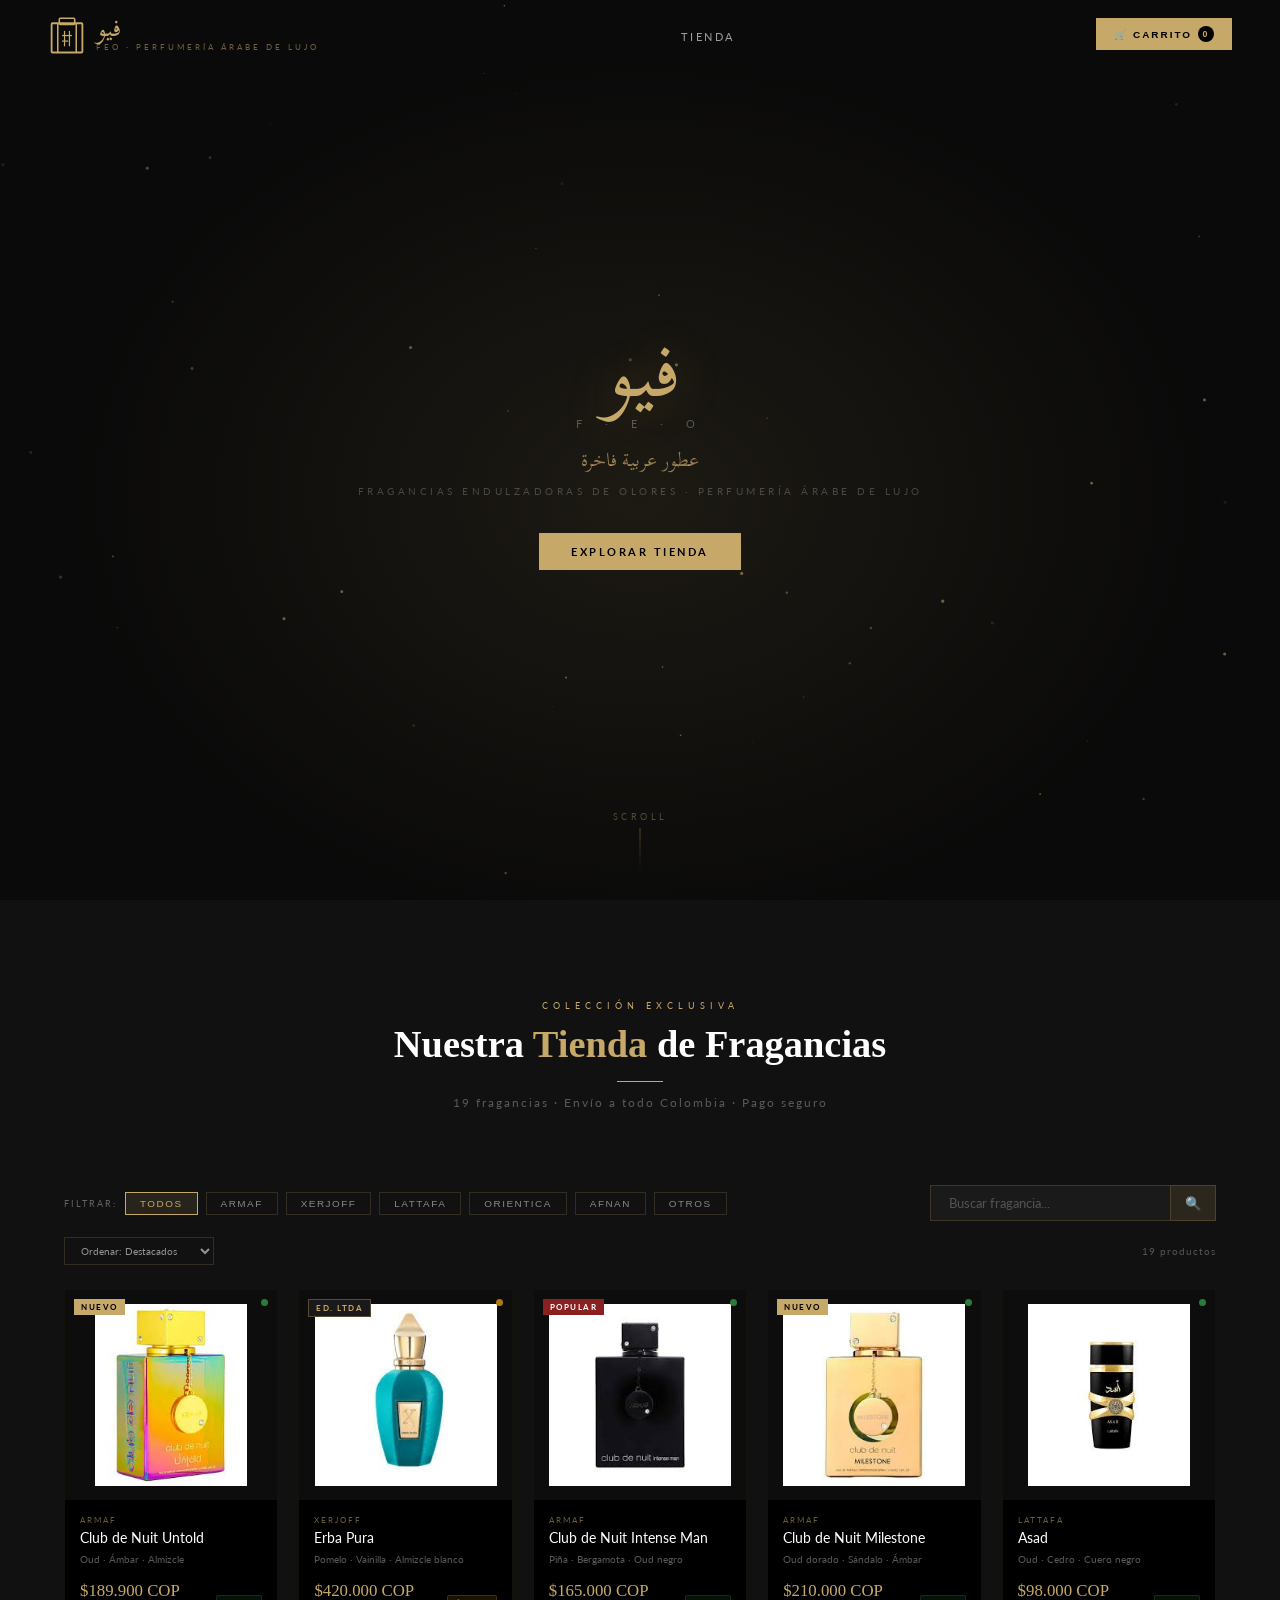
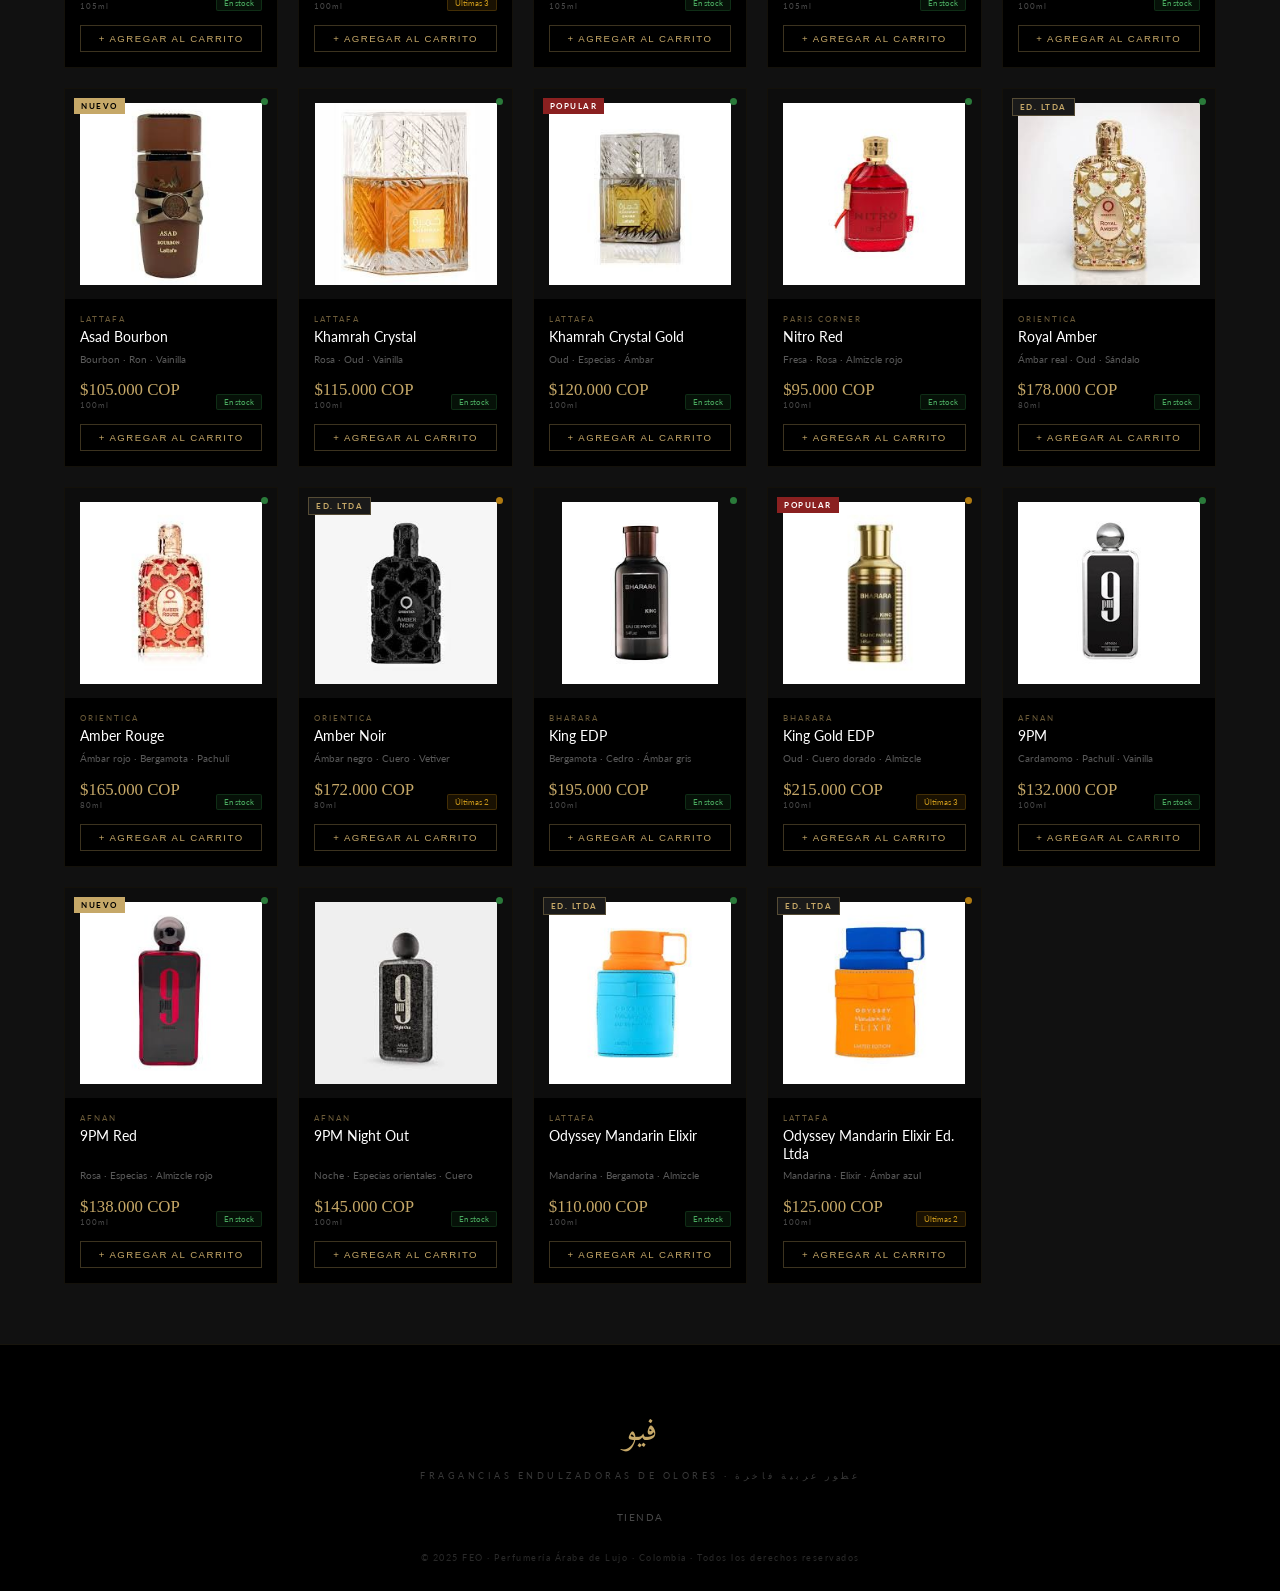
==== commit 64c60881: "Add files via upload" ====
--- a/index.html
+++ b/index.html
@@ -19,7 +19,7 @@
     <button class="cart-close" onclick="closeCart()">&#10005;</button>
   </div>
   <div class="cart-items" id="cartItems">
-    <div class="cart-empty">El carrito está vacío</div>
+    <div class="cart-empty">El carrito est&aacute; vac&iacute;o</div>
   </div>
   <div class="cart-footer">
     <div class="cart-total-row">
@@ -34,7 +34,7 @@
 <div class="modal-bg" id="modalBg">
   <div class="modal">
     <button class="modal-close" onclick="closeModal()">&#10005;</button>
-    <div class="m-icon" id="mIcon"></div>
+    <div class="m-img-wrap" id="mImgWrap"></div>
     <div class="m-brand" id="mBrand"></div>
     <div class="m-ar" id="mAr"></div>
     <div class="m-en" id="mEn"></div>
@@ -70,11 +70,7 @@
     </div>
   </a>
   <ul class="nav-links">
-    <li><a href="#about">Nosotros</a></li>
     <li><a href="#shop">Tienda</a></li>
-    <li><a href="#mission">Misi&oacute;n</a></li>
-    <li><a href="#quiz">Quiz</a></li>
-    <li><a href="#contact">Contacto</a></li>
   </ul>
   <button class="nav-cart-btn" onclick="openCart()">
     &#128722; Carrito <span class="cart-badge" id="cartCount">0</span>
@@ -92,60 +88,10 @@
   <div class="hero-sub">Fragancias Endulzadoras de Olores &middot; Perfumer&iacute;a &Aacute;rabe de Lujo</div>
   <div class="hero-cta">
     <a href="#shop" class="btn-gold">Explorar Tienda</a>
-    <a href="#quiz" class="btn-outline">Encuentra tu Aroma &#10022;</a>
   </div>
-  <div class="scroll-hint" onclick="document.getElementById('about').scrollIntoView({behavior:'smooth'})">
+  <div class="scroll-hint" onclick="document.getElementById('shop').scrollIntoView({behavior:'smooth'})">
     <span>Scroll</span>
     <div class="scroll-line"></div>
-  </div>
-</section>
-
-<!-- ABOUT -->
-<section id="about">
-  <div class="reveal">
-    <span class="sec-label">Nuestra Historia</span>
-    <h2 class="sec-title">El Arte del <span>Aroma</span></h2>
-    <div class="sec-divider"></div>
-  </div>
-  <div class="about-grid">
-    <div class="about-text reveal">
-      <p>FEO naci&oacute; con un prop&oacute;sito claro: llevar la esencia del mundo &aacute;rabe a cada momento del d&iacute;a. M&aacute;s que una fragancia, FEO es una experiencia sensorial que transforma el aire en un poema de aromas.</p>
-      <p>Inspirados en los perfumes del Oriente, nuestras fragancias endulzan cada espacio, cada ropa, cada piel con notas profundas de oud, &aacute;mbar, rosa de Damasco y almizle.</p>
-      <p>Somos perfumer&iacute;a &aacute;rabe <strong style="color:var(--gold)">aut&eacute;ntica, accesible y apasionada</strong> por el arte del olor.</p>
-    </div>
-    <div class="about-visual reveal">
-      <div class="av-ring av-r2"></div>
-      <div class="av-ring av-r1"></div>
-      <img class="about-img" src="IMG_LOGO_HERE" alt="FEO"
-           onerror="this.outerHTML='<div style=&quot;font-family:Scheherazade New,serif;font-size:4rem;color:#C6A868&quot;>&#x641;&#x64A;&#x648;</div>'"/>
-    </div>
-  </div>
-</section>
-
-<!-- VALUES -->
-<section id="values">
-  <div class="reveal">
-    <span class="sec-label">Qui&eacute;nes Somos</span>
-    <h2 class="sec-title">Nuestros <span>Valores</span></h2>
-    <div class="sec-divider"></div>
-    <p style="text-align:center;margin-top:14px;font-size:.72rem;letter-spacing:2px;color:rgba(255,255,255,.24);font-style:italic">"El aroma que eliges, dice qui&eacute;n eres"</p>
-  </div>
-  <div class="vals-grid">
-    <div class="val-card reveal">
-      <span class="val-icon">&#128142;</span>
-      <div class="val-title">Elegancia Accesible</div>
-      <p class="val-desc">Democratizamos el lujo &aacute;rabe, haciendo que la elegancia olfativa est&eacute; al alcance de todos.</p>
-    </div>
-    <div class="val-card reveal">
-      <span class="val-icon">&#127801;</span>
-      <div class="val-title">Amor Propio</div>
-      <p class="val-desc">Fomentamos la autoestima a trav&eacute;s del aroma. Tu fragancia es un reflejo de tu valor interior.</p>
-    </div>
-    <div class="val-card reveal">
-      <span class="val-icon">&#128332;</span>
-      <div class="val-title">Autenticidad &Aacute;rabe</div>
-      <p class="val-desc">Productos aut&eacute;nticos inspirados en la tradici&oacute;n milenaria del perfume &aacute;rabe oriental.</p>
-    </div>
   </div>
 </section>
 
@@ -186,166 +132,14 @@
   <div class="prod-grid" id="prodGrid"></div>
 </section>
 
-<!-- MISSION & VISION -->
-<section id="mission">
-  <div class="reveal">
-    <span class="sec-label">Prop&oacute;sito</span>
-    <h2 class="sec-title">Misi&oacute;n &amp; <span>Visi&oacute;n</span></h2>
-    <div class="sec-divider"></div>
-  </div>
-  <div class="mv-grid">
-    <div class="mv-card reveal">
-      <div class="mv-q">"</div>
-      <div class="mv-label">&#128047; Misi&oacute;n</div>
-      <p class="mv-text">Transformar cada momento en una expresi&oacute;n &uacute;nica de fragancia personal, ofreciendo perfumes &aacute;rabes que no solo perfuman, sino que definen el alma de quien los porta.</p>
-    </div>
-    <div class="mv-card reveal">
-      <div class="mv-q">"</div>
-      <div class="mv-label">&#11088; Visi&oacute;n</div>
-      <p class="mv-text">Ser la marca l&iacute;der en perfumer&iacute;a &aacute;rabe que inspire amor propio y confianza, convirti&eacute;ndonos en el compa&ntilde;ero olfativo perfecto para cada etapa de la vida.</p>
-    </div>
-  </div>
-</section>
 
-<!-- STATS -->
-<section id="stats">
-  <div class="reveal">
-    <span class="sec-label">En N&uacute;meros</span>
-    <h2 class="sec-title">La <span>Experiencia</span> FEO</h2>
-    <div class="sec-divider"></div>
-  </div>
-  <div class="stats-grid">
-    <div class="reveal"><div class="stat-num" data-target="500">0+</div><div class="stat-lbl">Clientes Satisfechos</div></div>
-    <div class="reveal"><div class="stat-num" data-target="19">0</div><div class="stat-lbl">Fragancias &Uacute;nicas</div></div>
-    <div class="reveal"><div class="stat-num" data-target="5">0</div><div class="stat-lbl">A&ntilde;os de Tradici&oacute;n</div></div>
-    <div class="reveal"><div class="stat-num" data-target="100">0%</div><div class="stat-lbl">Ingredientes Naturales</div></div>
-  </div>
-</section>
-
-<!-- QUIZ -->
-<section id="quiz">
-  <div class="reveal">
-    <span class="sec-label">Interactivo</span>
-    <h2 class="sec-title">Encuentra tu <span>Aroma</span></h2>
-    <div class="sec-divider"></div>
-    <p style="text-align:center;margin-top:12px;color:rgba(255,255,255,.35);font-size:.8rem">3 preguntas &mdash; descubre tu fragancia FEO ideal</p>
-  </div>
-  <div class="quiz-wrap reveal" style="margin-top:36px">
-    <div class="quiz-prog">
-      <div class="qdot on" id="qd0"></div>
-      <div class="qdot" id="qd1"></div>
-      <div class="qdot" id="qd2"></div>
-    </div>
-    <div id="qs0">
-      <p class="q-question">&iquest;Qu&eacute; momento del d&iacute;a describe mejor tu esencia?</p>
-      <div class="q-opts">
-        <button class="q-opt" onclick="pick(this,0,'nocturno')"><span class="q-opt-icon">&#127769;</span>Noche misteriosa y profunda</button>
-        <button class="q-opt" onclick="pick(this,0,'diurno')"><span class="q-opt-icon">&#9728;&#65039;</span>Amanecer fresco y luminoso</button>
-        <button class="q-opt" onclick="pick(this,0,'atardecer')"><span class="q-opt-icon">&#127749;</span>Atardecer c&aacute;lido y dorado</button>
-        <button class="q-opt" onclick="pick(this,0,'mediodia')"><span class="q-opt-icon">&#10024;</span>Mediod&iacute;a brillante y vibrante</button>
-      </div>
-      <div class="q-nav"><button class="btn-gold" id="qn0" onclick="qNext(1)" style="opacity:.4;cursor:not-allowed">Siguiente &rarr;</button></div>
-    </div>
-    <div id="qs1" class="hidden">
-      <p class="q-question">&iquest;Qu&eacute; paisaje te inspira m&aacute;s?</p>
-      <div class="q-opts">
-        <button class="q-opt" onclick="pick(this,1,'desierto')"><span class="q-opt-icon">&#127964;&#65039;</span>Dunas doradas del desierto</button>
-        <button class="q-opt" onclick="pick(this,1,'jardin')"><span class="q-opt-icon">&#127807;</span>Jardines de rosas de Damasco</button>
-        <button class="q-opt" onclick="pick(this,1,'ciudad')"><span class="q-opt-icon">&#128332;</span>Z&oacute;calos y mezquitas hist&oacute;ricas</button>
-        <button class="q-opt" onclick="pick(this,1,'mar')"><span class="q-opt-icon">&#127754;</span>Costa del Golfo P&eacute;rsico</button>
-      </div>
-      <div class="q-nav">
-        <button class="btn-outline" onclick="qPrev(0)">&larr; Anterior</button>
-        <button class="btn-gold" id="qn1" onclick="qNext(2)" style="opacity:.4;cursor:not-allowed">Siguiente &rarr;</button>
-      </div>
-    </div>
-    <div id="qs2" class="hidden">
-      <p class="q-question">&iquest;Qu&eacute; sensaci&oacute;n buscas en un perfume?</p>
-      <div class="q-opts">
-        <button class="q-opt" onclick="pick(this,2,'poder')"><span class="q-opt-icon">&#128170;</span>Poder y presencia irresistible</button>
-        <button class="q-opt" onclick="pick(this,2,'romance')"><span class="q-opt-icon">&#128149;</span>Romance y seducci&oacute;n suave</button>
-        <button class="q-opt" onclick="pick(this,2,'calma')"><span class="q-opt-icon">&#129503;</span>Calma y paz interior</button>
-        <button class="q-opt" onclick="pick(this,2,'lujo')"><span class="q-opt-icon">&#128081;</span>Lujo y distinci&oacute;n exclusiva</button>
-      </div>
-      <div class="q-nav">
-        <button class="btn-outline" onclick="qPrev(1)">&larr; Anterior</button>
-        <button class="btn-gold" id="qn2" onclick="showRes()" style="opacity:.4;cursor:not-allowed">Ver mi Fragancia &#10022;</button>
-      </div>
-    </div>
-    <div id="qsR" class="hidden">
-      <div class="q-result">
-        <p style="font-size:.56rem;letter-spacing:4px;color:var(--gold);text-transform:uppercase;margin-bottom:14px">Tu Fragancia Ideal</p>
-        <div style="font-size:3.5rem;margin-bottom:10px" id="rIcon">&#127769;</div>
-        <div class="res-ar" id="rAr"></div>
-        <div class="res-en" id="rEn"></div>
-        <p class="res-desc" id="rDesc"></p>
-      </div>
-      <div class="q-nav" style="margin-top:22px">
-        <button class="btn-outline" onclick="resetQ()">Reintentar</button>
-        <a href="#shop" class="btn-gold">Ver Colecci&oacute;n</a>
-      </div>
-    </div>
-  </div>
-</section>
-
-<!-- TESTIMONIALS -->
-<section id="testimonials">
-  <div class="reveal">
-    <span class="sec-label">Testimonios</span>
-    <h2 class="sec-title">Lo que Dicen <span>Nuestros Clientes</span></h2>
-    <div class="sec-divider"></div>
-  </div>
-  <div class="test-wrap">
-    <div class="testimonial active" id="t0">
-      <p class="test-text">"FEO transform&oacute; mi relaci&oacute;n con el perfume. El oud que llevan es absolutamente aut&eacute;ntico &mdash; me transporta a los zocos de Marrakech cada vez que lo uso."</p>
-      <div class="test-author">Valentina R.</div><div class="test-loc">Bogot&aacute;, Colombia</div>
-    </div>
-    <div class="testimonial" id="t1">
-      <p class="test-text">"Llevaba a&ntilde;os buscando un perfume &aacute;rabe genuino a precio accesible. FEO lo logr&oacute;. La Rosa de Damasco es mi favorita &mdash; suave, con estela que dura todo el d&iacute;a."</p>
-      <div class="test-author">Andr&eacute;s M.</div><div class="test-loc">Medell&iacute;n, Colombia</div>
-    </div>
-    <div class="testimonial" id="t2">
-      <p class="test-text">"Regal&eacute; el &Aacute;mbar del Desierto a mi esposo y fue el regalo m&aacute;s apreciado del a&ntilde;o. Cada vez que lo usa, la gente le pregunta qu&eacute; lleva puesto."</p>
-      <div class="test-author">Carolina L.</div><div class="test-loc">Barranquilla, Colombia</div>
-    </div>
-    <div class="testimonial" id="t3">
-      <p class="test-text">"Como apasionado de los perfumes orientales, puedo afirmar que la calidad de FEO es excepcional. El Oud es complejo, profundo y aut&eacute;ntico. Raramente lo veo a este precio."</p>
-      <div class="test-author">Karim A.</div><div class="test-loc">Cartagena, Colombia</div>
-    </div>
-    <div class="tdots" id="tdots"></div>
-  </div>
-</section>
-
-<!-- CONTACT -->
-<section id="contact">
-  <div class="contact-inner reveal">
-    <span class="sec-label">&Uacute;nete a FEO</span>
-    <h2 class="sec-title">Recibe el <span>Universo &Aacute;rabe</span></h2>
-    <div class="sec-divider"></div>
-    <p style="margin-top:16px;color:rgba(255,255,255,.35);font-size:.82rem;line-height:1.7">Suscr&iacute;bete y s&eacute; el primero en conocer nuevas fragancias, ediciones limitadas y rituales de aroma &aacute;rabe.</p>
-    <div class="nl-form">
-      <input type="email" class="nl-input" placeholder="tu@correo.com" id="nlInp"/>
-      <button class="nl-btn" onclick="subscribe()">Suscribirse</button>
-    </div>
-    <p class="nl-success" id="nlSuccess">&#10022; Bienvenido/a al universo FEO. El aroma que eliges, dice qui&eacute;n eres. &#10022;</p>
-    <div class="c-links">
-      <a href="mailto:info@feoperfumes.com" class="c-link">info@feoperfumes.com</a>
-      <a href="https://instagram.com/feo_perfumes" target="_blank" class="c-link">@feo_perfumes</a>
-      <span class="c-link">feoperfumes.com</span>
-    </div>
-  </div>
-</section>
 
 <!-- FOOTER -->
 <footer>
   <div class="ft-ar">&#x641;&#x64A;&#x648;</div>
   <div class="ft-sub">Fragancias Endulzadoras de Olores &middot; &#x639;&#x637;&#x648;&#x631; &#x639;&#x631;&#x628;&#x64A;&#x629; &#x641;&#x627;&#x62E;&#x631;&#x629;</div>
   <ul class="ft-links">
-    <li><a href="#about">Nosotros</a></li>
     <li><a href="#shop">Tienda</a></li>
-    <li><a href="#mission">Misi&oacute;n</a></li>
-    <li><a href="#quiz">Quiz</a></li>
-    <li><a href="#contact">Contacto</a></li>
   </ul>
   <p class="ft-copy">&copy; 2025 FEO &middot; Perfumer&iacute;a &Aacute;rabe de Lujo &middot; Colombia &middot; Todos los derechos reservados</p>
 </footer>
--- a/css/styles.css
+++ b/css/styles.css
@@ -319,116 +319,6 @@
 .reveal.visible {
   opacity:1;
   transform:translateY(0)}
-
-/* ---- ABOUT ---- */
-#about {
-  padding:100px 60px;
-  background:var(--gr2)}
-
-.about-grid {
-  display:grid;
-  grid-template-columns:1fr 1fr;
-  gap:70px;
-  align-items:center;
-  max-width:1100px;
-  margin:50px auto 0}
-
-.about-text p {
-  color:rgba(255,255,255,.6);
-  line-height:1.9;
-  font-size:.95rem;
-  margin-bottom:18px}
-
-.about-visual {
-  position:relative;
-  height:320px;
-  display:flex;
-  align-items:center;
-  justify-content:center}
-
-.av-ring {
-  position:absolute;
-  border:1px solid rgba(198,168,104,.1);
-  border-radius:50%}
-
-.av-r1 {
-  width:230px;
-  height:230px;
-  animation:spin 20s linear infinite}
-
-.av-r2 {
-  width:310px;
-  height:310px;
-  animation:spin 30s linear infinite reverse}
-
-@keyframes spin {
-  to {
-  transform:rotate(360deg)}
-}
-
-.about-img {
-  width:120px;
-  height:130px;
-  object-fit:contain;
-  filter:drop-shadow(0 0 36px rgba(198,168,104,.38));
-  transition:filter .4s}
-
-.about-img:hover {
-  filter:drop-shadow(0 0 55px rgba(198,168,104,.6))}
-
-/* ---- VALUES ---- */
-#values {
-  padding:100px 60px;
-  background:var(--blk)}
-
-.vals-grid {
-  display:grid;
-  grid-template-columns:repeat(3,1fr);
-  gap:24px;
-  max-width:1050px;
-  margin:48px auto 0}
-
-.val-card {
-  border:1px solid rgba(198,168,104,.13);
-  padding:42px 30px;
-  text-align:center;
-  transition:all .4s;
-  cursor:default;
-  position:relative;
-  overflow:hidden}
-
-.val-card::before {
-  content:'';
-  position:absolute;
-  inset:0;
-  background:linear-gradient(135deg,rgba(198,168,104,.05),transparent);
-  opacity:0;
-  transition:opacity .4s}
-
-.val-card:hover {
-  border-color:var(--gold);
-  transform:translateY(-7px)}
-
-.val-card:hover::before {
-  opacity:1}
-
-.val-icon {
-  font-size:2.2rem;
-  display:block;
-  margin-bottom:14px}
-
-.val-title {
-  font-family:'Georgia',serif;
-  font-size:.85rem;
-  color:var(--gold);
-  letter-spacing:2.5px;
-  text-transform:uppercase;
-  margin-bottom:12px}
-
-.val-desc {
-  color:rgba(255,255,255,.5);
-  font-size:.82rem;
-  line-height:1.8}
 
 /* ---- SHOP SECTION ---- */
 #shop {
@@ -896,314 +786,6 @@
 .checkout-btn:hover {
   background:var(--gold-l)}
 
-/* ---- MISSION ---- */
-#mission {
-  padding:100px 60px;
-  background:var(--blk)}
-
-.mv-grid {
-  display:grid;
-  grid-template-columns:1fr 1fr;
-  gap:32px;
-  max-width:1050px;
-  margin:48px auto 0}
-
-.mv-card {
-  padding:50px 42px;
-  border:1px solid rgba(198,168,104,.13);
-  position:relative;
-  overflow:hidden;
-  transition:border-color .4s}
-
-.mv-card:hover {
-  border-color:rgba(198,168,104,.42)}
-
-.mv-q {
-  font-family:'Georgia',serif;
-  font-size:4.5rem;
-  color:var(--gold);
-  opacity:.1;
-  position:absolute;
-  top:8px;
-  left:24px;
-  line-height:1}
-
-.mv-label {
-  font-size:.6rem;
-  letter-spacing:4px;
-  color:var(--gold);
-  text-transform:uppercase;
-  margin-bottom:18px;
-  position:relative}
-
-.mv-text {
-  font-family:'Georgia',serif;
-  font-size:.95rem;
-  line-height:1.9;
-  color:rgba(255,255,255,.65);
-  font-style:italic;
-  position:relative}
-
-/* ---- STATS ---- */
-#stats {
-  padding:90px 60px;
-  background:var(--gr1);
-  border-top:1px solid rgba(198,168,104,.08);
-  border-bottom:1px solid rgba(198,168,104,.08)}
-
-.stats-grid {
-  display:grid;
-  grid-template-columns:repeat(4,1fr);
-  gap:30px;
-  max-width:900px;
-  margin:48px auto 0;
-  text-align:center}
-
-.stat-num {
-  font-family:'Georgia',serif;
-  font-size:3.2rem;
-  color:var(--gold);
-  line-height:1;
-  margin-bottom:8px}
-
-.stat-lbl {
-  font-size:.62rem;
-  letter-spacing:2.5px;
-  color:rgba(255,255,255,.36);
-  text-transform:uppercase}
-
-/* ---- QUIZ ---- */
-#quiz {
-  padding:100px 60px;
-  background:var(--gr2)}
-
-.quiz-wrap {
-  max-width:660px;
-  margin:0 auto;
-  text-align:center}
-
-.quiz-prog {
-  display:flex;
-  justify-content:center;
-  gap:8px;
-  margin-bottom:32px}
-
-.qdot {
-  width:7px;
-  height:7px;
-  border-radius:50%;
-  background:rgba(198,168,104,.2);
-  transition:all .3s}
-
-.qdot.on {
-  background:var(--gold)}
-
-.q-question {
-  font-family:'Georgia',serif;
-  font-size:1.3rem;
-  color:var(--wh);
-  margin-bottom:28px;
-  line-height:1.4}
-
-.q-opts {
-  display:grid;
-  grid-template-columns:1fr 1fr;
-  gap:12px}
-
-.q-opt {
-  border:1px solid rgba(198,168,104,.2);
-  padding:18px;
-  cursor:pointer;
-  transition:all .3s;
-  text-align:left;
-  background:transparent;
-  color:rgba(255,255,255,.65);
-  font-family:'Lato',sans-serif;
-  font-size:.85rem;
-  line-height:1.4}
-
-.q-opt:hover,.q-opt.sel {
-  border-color:var(--gold);
-  background:rgba(198,168,104,.07);
-  color:var(--wh)}
-
-.q-opt-icon {
-  font-size:1.5rem;
-  display:block;
-  margin-bottom:6px}
-
-.q-nav {
-  display:flex;
-  justify-content:center;
-  gap:14px;
-  margin-top:28px;
-  flex-wrap:wrap}
-
-.q-result {
-  padding:40px;
-  border:1px solid var(--gold);
-  background:rgba(198,168,104,.04)}
-
-.res-ar {
-  font-family:'Scheherazade New',serif;
-  font-size:2.5rem;
-  color:var(--gold);
-  margin-bottom:5px}
-
-.res-en {
-  font-size:.6rem;
-  letter-spacing:3.5px;
-  color:rgba(255,255,255,.3);
-  text-transform:uppercase;
-  margin-bottom:16px}
-
-.res-desc {
-  color:rgba(255,255,255,.62);
-  line-height:1.8;
-  font-size:.88rem}
-
-.hidden {
-  display:none}
-
-/* ---- TESTIMONIALS ---- */
-#testimonials {
-  padding:100px 60px;
-  background:var(--blk)}
-
-.test-wrap {
-  max-width:740px;
-  margin:48px auto 0;
-  text-align:center;
-  position:relative}
-
-.testimonial {
-  display:none}
-
-.testimonial.active {
-  display:block;
-  animation:fadeUp .5s ease}
-
-.test-text {
-  font-family:'Georgia',serif;
-  font-size:1.05rem;
-  line-height:1.9;
-  color:rgba(255,255,255,.65);
-  font-style:italic;
-  margin-bottom:28px;
-  position:relative}
-
-.test-text::before {
-  content:'\201C';
-  font-size:5.5rem;
-  color:rgba(198,168,104,.08);
-  position:absolute;
-  top:-16px;
-  left:-16px;
-  line-height:1;
-  font-family:'Georgia',serif}
-
-.test-author {
-  font-size:.65rem;
-  letter-spacing:3.5px;
-  color:var(--gold);
-  text-transform:uppercase}
-
-.test-loc {
-  font-size:.6rem;
-  color:rgba(255,255,255,.28);
-  letter-spacing:1.5px;
-  margin-top:3px}
-
-.tdots {
-  display:flex;
-  justify-content:center;
-  gap:9px;
-  margin-top:36px}
-
-.tdot {
-  width:5px;
-  height:5px;
-  border-radius:50%;
-  background:rgba(198,168,104,.22);
-  cursor:pointer;
-  transition:all .3s}
-
-.tdot.on {
-  background:var(--gold);
-  width:22px;
-  border-radius:3px}
-
-/* ---- CONTACT ---- */
-#contact {
-  padding:100px 60px;
-  background:var(--gr1)}
-
-.contact-inner {
-  max-width:580px;
-  margin:0 auto;
-  text-align:center}
-
-.nl-form {
-  display:flex;
-  margin-top:36px}
-
-.nl-input {
-  flex:1;
-  background:rgba(255,255,255,.03);
-  border:1px solid rgba(198,168,104,.22);
-  border-right:none;
-  padding:13px 20px;
-  color:var(--wh);
-  font-family:'Lato',sans-serif;
-  font-size:.85rem;
-  outline:none;
-  transition:border-color .3s}
-
-.nl-input:focus {
-  border-color:var(--gold)}
-
-.nl-input::placeholder {
-  color:rgba(255,255,255,.25)}
-
-.nl-btn {
-  background:var(--gold);
-  color:#000;
-  border:none;
-  padding:13px 26px;
-  font-size:.65rem;
-  letter-spacing:2.5px;
-  text-transform:uppercase;
-  cursor:pointer;
-  font-weight:700;
-  transition:background .3s}
-
-.nl-btn:hover {
-  background:var(--gold-l)}
-
-.nl-success {
-  color:var(--gold);
-  font-size:.82rem;
-  margin-top:14px;
-  display:none}
-
-.c-links {
-  display:flex;
-  justify-content:center;
-  gap:32px;
-  margin-top:48px;
-  flex-wrap:wrap}
-
-.c-link {
-  color:rgba(255,255,255,.35);
-  text-decoration:none;
-  font-size:.65rem;
-  letter-spacing:2.5px;
-  text-transform:uppercase;
-  transition:color .3s}
-
-.c-link:hover {
-  color:var(--gold)}
-
 /* ---- FOOTER ---- */
 footer {
   background:#000;
@@ -1326,6 +908,25 @@
   color:var(--gold);
   margin-bottom:4px}
 
+
+/* ---- MODAL IMAGE ---- */
+.m-img-wrap {
+  width: 120px;
+  height: 120px;
+  margin: 0 auto 12px;
+  display: flex;
+  align-items: center;
+  justify-content: center;
+  background: #0d0d0d;
+  border: 1px solid rgba(198,168,104,.15);
+}
+.m-img-wrap img {
+  width: 100%;
+  height: 100%;
+  object-fit: contain;
+  padding: 10px;
+}
+
 .m-brand {
   font-size:.56rem;
   letter-spacing:3px;
